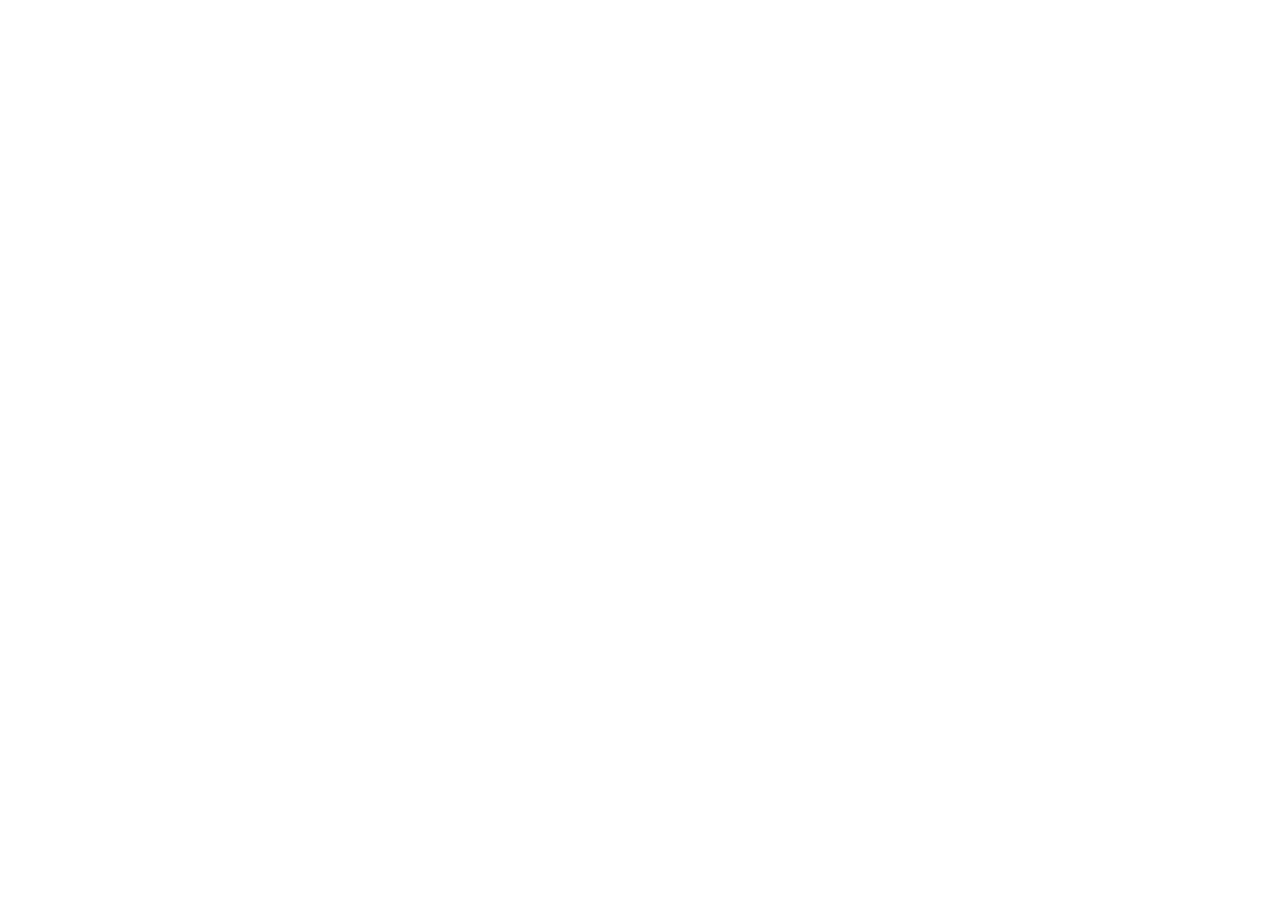
==== index.html @ 30cf770e "chore: setup of html structure and global styles" ====
<!DOCTYPE html>
<html lang="es">
<head>
    <meta charset="UTF-8">
    <meta name="viewport" content="width=device-width, initial-scale=1.0">
    <!-- SEO & Meta Tags -->
    <title>CeTe by Nexxus | Gestión Logística Inteligente para MYPES</title>
    <meta name="description" content="CeTe, de Nexxus, centraliza inventario, facturación y ventas para PYMES y MYPES. Simplifica tu cadena de suministro con una plataforma B2B SaaS inteligente.">
    <meta name="keywords" content="gestión de inventario, facturación electrónica MYPES, ERP para restaurantes, software logística Perú, CeTe, Nexxus">
    <meta name="author" content="Nexxus (Salazar Marquina, Kevin et al.)">

    <!-- Fuentes Tipográficas Formales -->
    <link rel="preconnect" href="https://fonts.googleapis.com">
    <link rel="preconnect" href="https://fonts.gstatic.com" crossorigin>
    <link href="https://fonts.googleapis.com/css2?family=Roboto:wght@300;400;500;700&family=Montserrat:wght@600;700&display=swap" rel="stylesheet">

    <style>
        /* CSS Variables: Tono B2B Corporativo */
        :root {
            --primary-blue: #0A2540;
            --accent-orange: #FF6A00;
            --secondary-blue: #204066;
            --light-bg: #F6F9FC;
            --text-dark: #32325D;
            --text-muted: #6B7C93;
            --white: #FFFFFF;
        }

        /* Reseteo y Estilos Base */
        * {
            margin: 0;
            padding: 0;
            box-sizing: border-box;
        }

        body {
            font-family: 'Roboto', sans-serif;
            color: var(--text-dark);
            background-color: var(--white);
            line-height: 1.6;
        }

        h1, h2, h3 {
            font-family: 'Montserrat', sans-serif;
            color: var(--primary-blue);
        }

        a {
            text-decoration: none;
            color: inherit;
        }

        .container {
            width: 100%;
            max-width: 1200px;
            margin: 0 auto;
            padding: 0 20px;
        }

        /* Botones Globales */
        .btn {
            display: inline-block;
            padding: 12px 24px;
            border-radius: 6px;
            font-weight: 500;
            transition: all 0.3s ease;
            cursor: pointer;
            border: none;
            text-align: center;
        }

        .btn-primary {
            background-color: var(--accent-orange);
            color: var(--white);
            box-shadow: 0 4px 6px rgba(255, 106, 0, 0.2);
        }

        .btn-primary:hover {
            background-color: #e65c00;
            transform: translateY(-2px);
        }

        .btn-outline {
            border: 2px solid var(--primary-blue);
            color: var(--primary-blue);
            background: transparent;
        }

        .btn-outline:hover {
            background-color: var(--primary-blue);
            color: var(--white);
        }
    </style>
</head>
<body>
<!-- El contenido visual se agregará en los siguientes commits -->
</body>
</html>
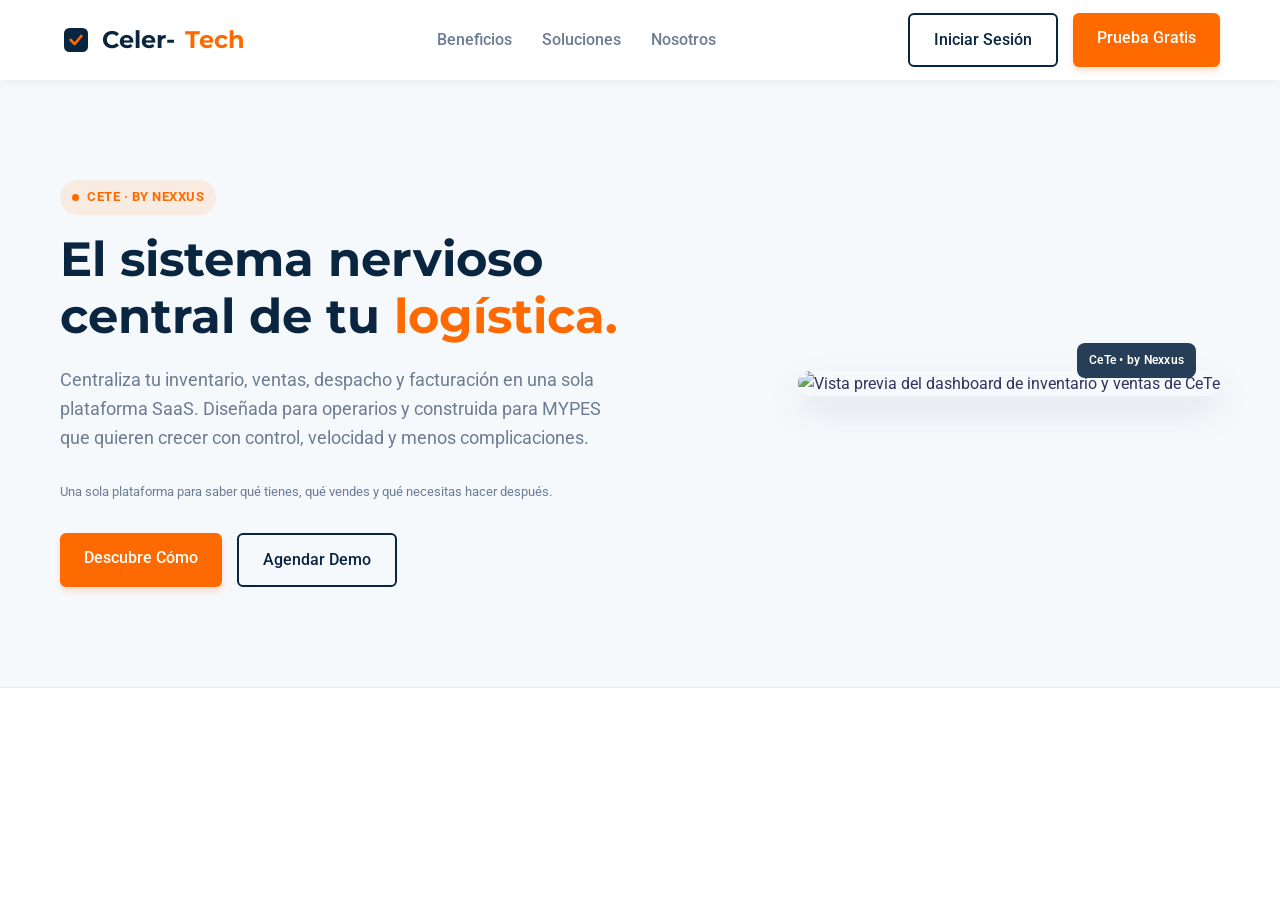
==== commit 69a5775a: "feat: implement navbar and main hero section" ====
--- a/index.html
+++ b/index.html
@@ -90,9 +90,217 @@
             background-color: var(--primary-blue);
             color: var(--white);
         }
+
+        /* Navbar */
+        header {
+            background-color: var(--white);
+            box-shadow: 0 2px 10px rgba(0,0,0,0.05);
+            position: sticky;
+            top: 0;
+            z-index: 1000;
+        }
+
+        nav {
+            display: flex;
+            justify-content: space-between;
+            align-items: center;
+            height: 80px;
+        }
+
+        .logo {
+            font-family: 'Montserrat', sans-serif;
+            font-size: 24px;
+            font-weight: 700;
+            color: var(--primary-blue);
+            display: flex;
+            align-items: center;
+            gap: 10px;
+        }
+
+        .logo span {
+            color: var(--accent-orange);
+        }
+
+        .nav-links {
+            display: flex;
+            gap: 30px;
+            list-style: none;
+        }
+
+        .nav-links a {
+            font-weight: 500;
+            color: var(--text-muted);
+            transition: color 0.3s ease;
+        }
+
+        .nav-links a:hover {
+            color: var(--accent-orange);
+        }
+
+        .nav-actions {
+            display: flex;
+            gap: 15px;
+        }
+
+        /* Hamburguesa para Móvil (Oculto en desktop) */
+        .mobile-menu-btn {
+            display: none;
+            background: none;
+            border: none;
+            font-size: 24px;
+            color: var(--primary-blue);
+            cursor: pointer;
+        }
+
+        /* Hero Section */
+        .hero {
+            background-color: var(--light-bg);
+            padding: 100px 0;
+            border-bottom: 1px solid #e6ebf1;
+        }
+
+        .hero .container {
+            display: flex;
+            align-items: center;
+            justify-content: space-between;
+            gap: 40px;
+        }
+
+        .hero-text {
+            flex: 1;
+        }
+
+        .hero h1 {
+            font-size: 48px;
+            line-height: 1.2;
+            margin-bottom: 20px;
+        }
+
+        .hero h1 span {
+            color: var(--accent-orange);
+        }
+
+        .hero p {
+            font-size: 18px;
+            color: var(--text-muted);
+            margin-bottom: 30px;
+        }
+
+        .hero-img {
+            flex: 1;
+            text-align: right;
+            position: relative;
+        }
+
+        .hero-img img {
+            max-width: 100%;
+            height: auto;
+            border-radius: 12px;
+            box-shadow: 0 15px 35px rgba(10, 37, 64, 0.1);
+        }
+
+        .eyebrow {
+            display: inline-flex;
+            align-items: center;
+            gap: 8px;
+            margin-bottom: 16px;
+            padding: 7px 12px;
+            border-radius: 999px;
+            background: rgba(255, 106, 0, 0.1);
+            color: var(--accent-orange);
+            font-size: 13px;
+            font-weight: 700;
+            letter-spacing: 0.04em;
+            text-transform: uppercase;
+        }
+
+        .eyebrow::before {
+            content: "";
+            width: 7px;
+            height: 7px;
+            border-radius: 50%;
+            background: currentColor;
+        }
+
+        .hero-actions {
+            display: flex;
+            flex-wrap: wrap;
+            gap: 15px;
+        }
+
+        .hero-note {
+            margin-top: 18px;
+            font-size: 13px !important;
+            color: var(--text-muted);
+        }
+
+        .hero-img::after {
+            content: "CeTe • by Nexxus";
+            position: absolute;
+            right: 24px;
+            bottom: 18px;
+            padding: 8px 12px;
+            border-radius: 8px;
+            background: rgba(10, 37, 64, 0.88);
+            color: var(--white);
+            font-size: 12px;
+            font-weight: 600;
+            letter-spacing: 0.02em;
+        }
     </style>
 </head>
 <body>
-<!-- El contenido visual se agregará en los siguientes commits -->
+<!-- Header / Navbar -->
+<header>
+    <div class="container">
+        <nav aria-label="Navegación principal">
+            <a href="#" class="logo" aria-label="Volver al inicio de CeTe">
+                <!-- Marca visual de CeTe -->
+                <svg width="32" height="32" viewBox="0 0 24 24" fill="none" xmlns="http://www.w3.org/2000/svg">
+                    <rect x="3" y="3" width="18" height="18" rx="4" fill="#0A2540"/>
+                    <path d="M8 12L11 15L16 9" stroke="#FF6A00" stroke-width="2" stroke-linecap="round" stroke-linejoin="round"/>
+                </svg>
+                Celer-<span>Tech</span>
+            </a>
+
+            <ul class="nav-links" role="menubar">
+                <li role="none"><a href="#beneficios" role="menuitem">Beneficios</a></li>
+                <li role="none"><a href="#soluciones" role="menuitem">Soluciones</a></li>
+                <li role="none"><a href="#nosotros" role="menuitem">Nosotros</a></li>
+            </ul>
+
+            <div class="nav-actions">
+                <a href="#" class="btn btn-outline" aria-label="Iniciar sesión en CeTe">Iniciar Sesión</a>
+                <a href="#" class="btn btn-primary" aria-label="Crear una cuenta gratis">Prueba Gratis</a>
+            </div>
+
+            <button class="mobile-menu-btn" aria-label="Abrir menú móvil" aria-expanded="false" onclick="toggleMenu()">
+                ☰
+            </button>
+        </nav>
+    </div>
+</header>
+
+<!-- Hero Section -->
+<main>
+    <section class="hero">
+        <div class="container">
+            <div class="hero-text">
+                <div class="eyebrow">CeTe · by Nexxus</div>
+                <h1>El sistema nervioso central de tu <span>logística.</span></h1>
+                <p>Centraliza tu inventario, ventas, despacho y facturación en una sola plataforma SaaS. Diseñada para operarios y construida para MYPES que quieren crecer con control, velocidad y menos complicaciones.</p>
+                <p class="hero-note">Una sola plataforma para saber qué tienes, qué vendes y qué necesitas hacer después.</p>
+                <div class="hero-actions">
+                    <a href="#soluciones" class="btn btn-primary" aria-label="Ver cómo funciona CeTe">Descubre Cómo</a>
+                    <a href="#" class="btn btn-outline" aria-label="Agendar una demo">Agendar Demo</a>
+                </div>
+            </div>
+            <div class="hero-img">
+                <!-- Vista previa del Dashboard -->
+                <img src="https://placehold.co/600x400/0A2540/FFFFFF?text=Dashboard+CeTe+Preview" alt="Vista previa del dashboard de inventario y ventas de CeTe" loading="lazy">
+            </div>
+        </div>
+    </section>
+</main>
 </body>
 </html>
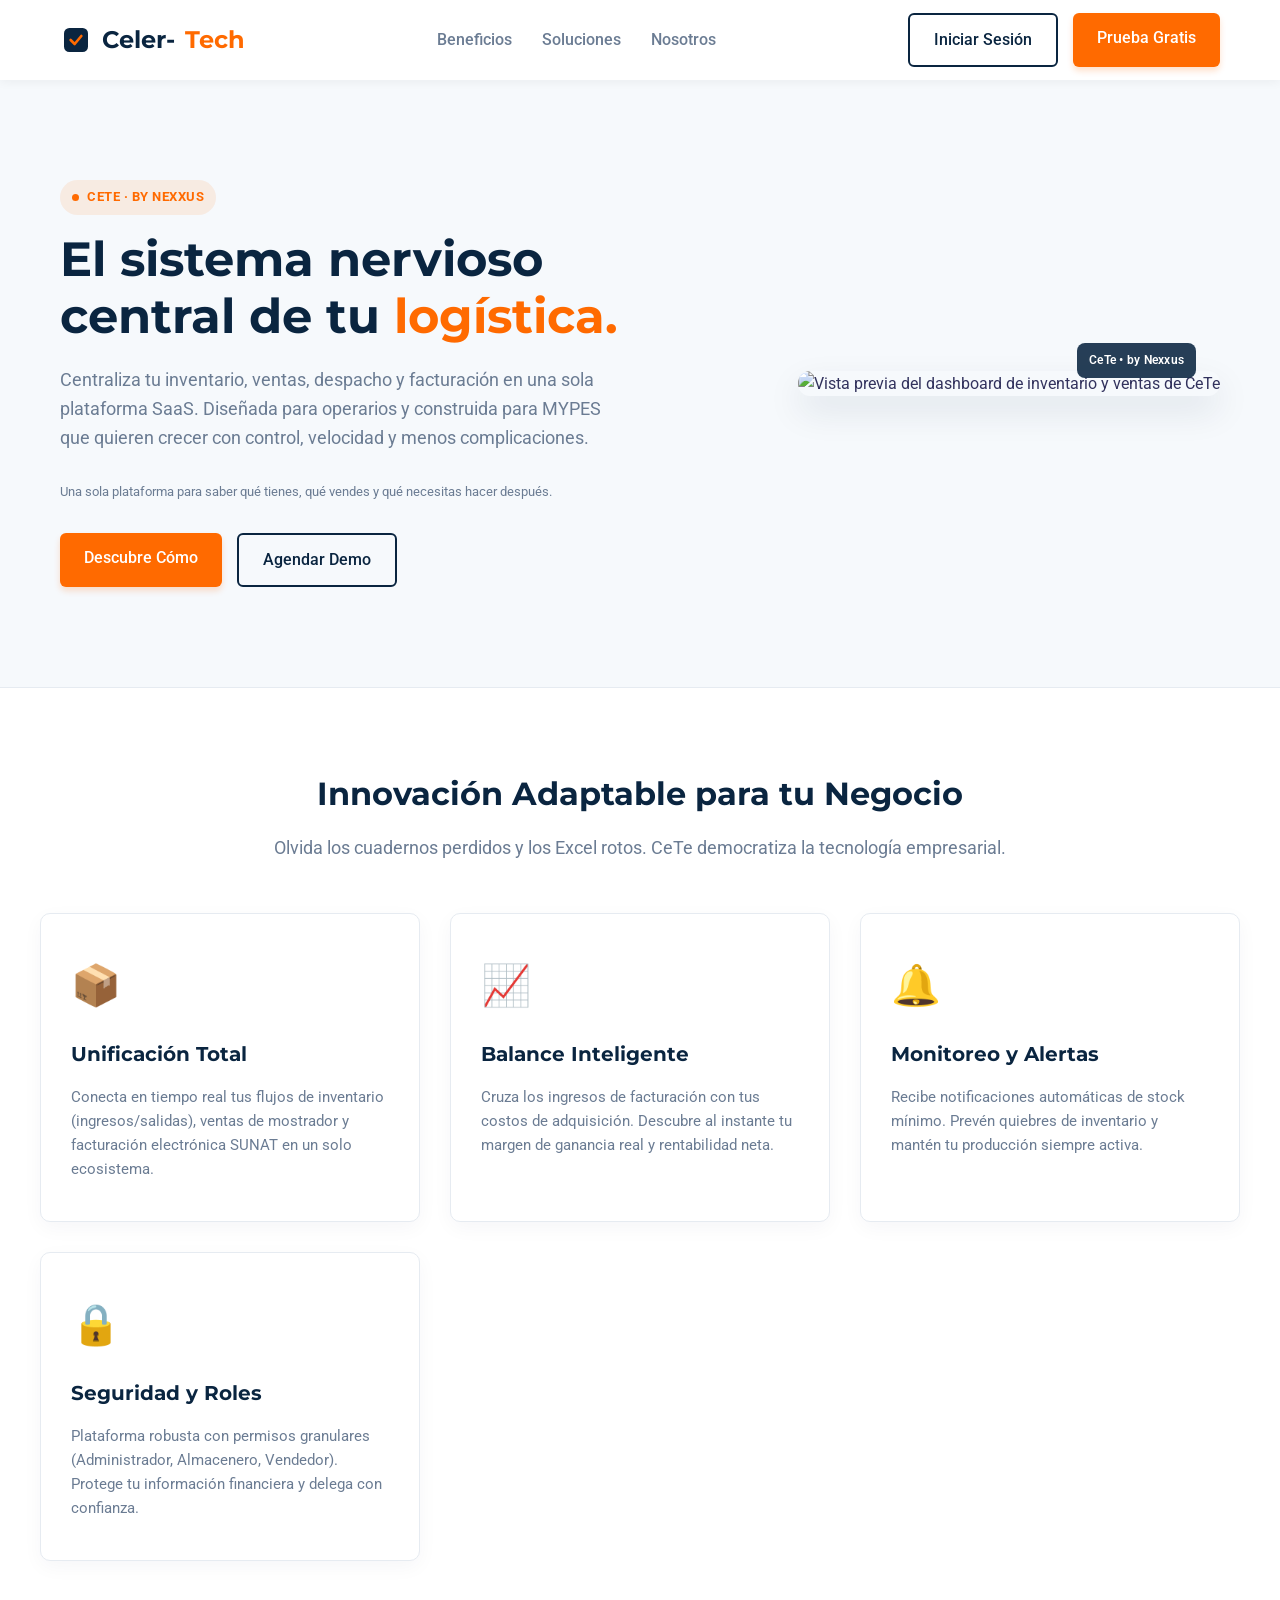
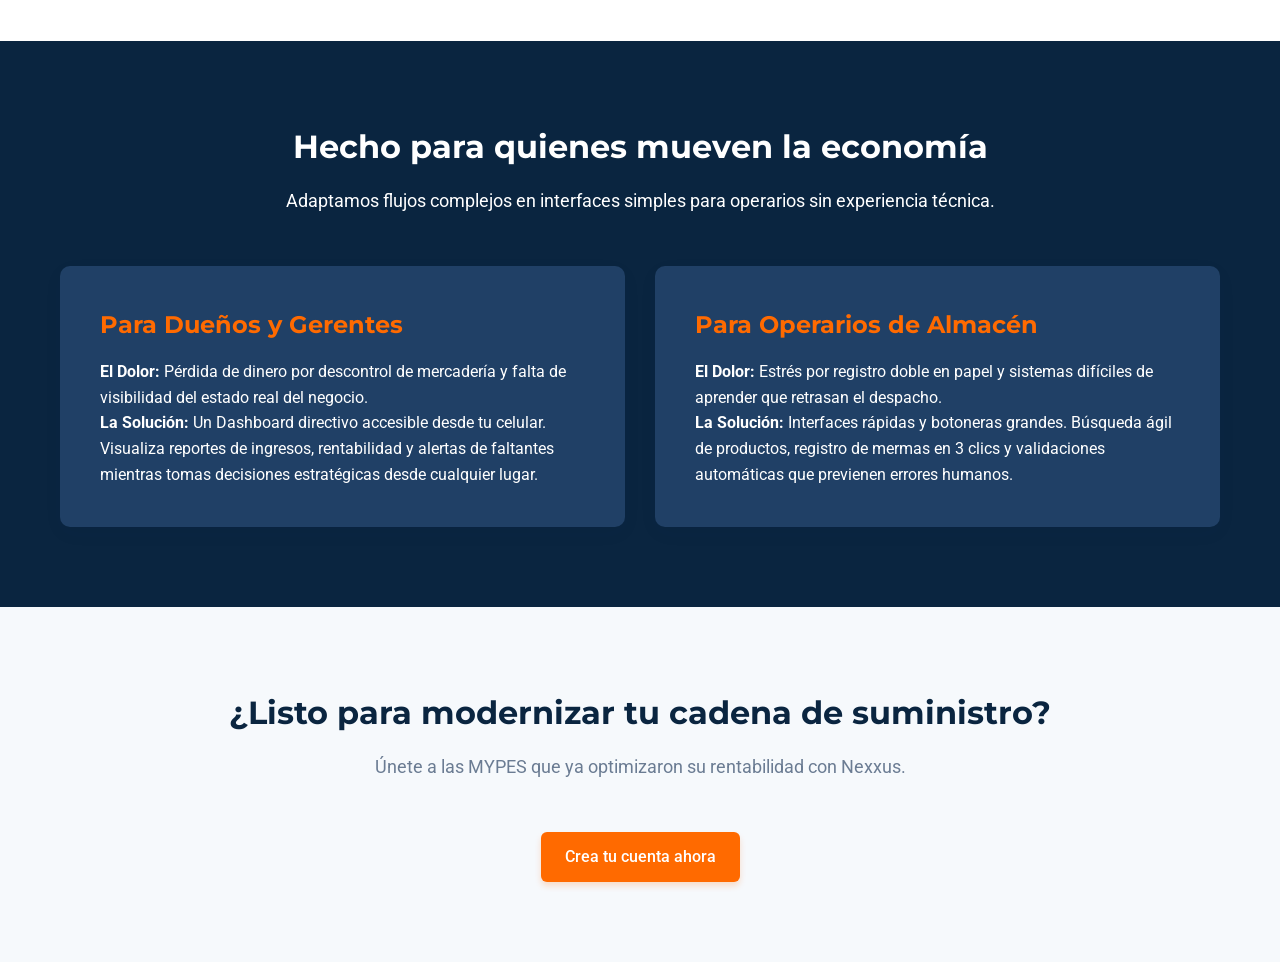
==== commit 7385c80b: "feat: add benefits, solutions and cta sections" ====
--- a/index.html
+++ b/index.html
@@ -246,6 +246,100 @@
             font-size: 12px;
             font-weight: 600;
             letter-spacing: 0.02em;
+        }
+
+        /* Features Section */
+        .features {
+            padding: 80px 0;
+            text-align: center;
+        }
+
+        .section-title {
+            font-size: 32px;
+            margin-bottom: 15px;
+        }
+
+        .section-subtitle {
+            color: var(--text-muted);
+            margin-bottom: 50px;
+            font-size: 18px;
+        }
+
+        .features-grid {
+            display: grid;
+            grid-template-columns: repeat(auto-fit, minmax(300px, 1fr));
+            gap: 30px;
+        }
+
+        .feature-card {
+            background: var(--white);
+            padding: 40px 30px;
+            border-radius: 10px;
+            border: 1px solid #e6ebf1;
+            transition: transform 0.3s ease, box-shadow 0.3s ease;
+            text-align: left;
+            box-shadow: 0 6px 20px rgba(10, 37, 64, 0.04);
+        }
+
+        .feature-card:hover {
+            transform: translateY(-5px);
+            box-shadow: 0 10px 20px rgba(0,0,0,0.05);
+        }
+
+        .feature-icon {
+            font-size: 40px;
+            color: var(--accent-orange);
+            margin-bottom: 20px;
+            display: block;
+        }
+
+        .feature-card h3 {
+            font-size: 20px;
+            margin-bottom: 15px;
+        }
+
+        .feature-card p {
+            color: var(--text-muted);
+            font-size: 15px;
+        }
+
+        /* Segments Section */
+        .segments {
+            background-color: var(--primary-blue);
+            color: var(--white);
+            padding: 80px 0;
+        }
+
+        .segments .section-title, .segments .section-subtitle {
+            color: var(--white);
+            text-align: center;
+        }
+
+        .segments-grid {
+            display: grid;
+            grid-template-columns: 1fr 1fr;
+            gap: 30px;
+            margin-top: 50px;
+        }
+
+        .segment-card {
+            background-color: var(--secondary-blue);
+            padding: 40px;
+            border-radius: 10px;
+            box-shadow: 0 6px 20px rgba(10, 37, 64, 0.04);
+        }
+
+        .segment-card h3 {
+            color: var(--accent-orange);
+            margin-bottom: 15px;
+            font-size: 24px;
+        }
+
+        /* CTA Section */
+        .cta-section {
+            padding: 80px 0;
+            text-align: center;
+            background-color: var(--light-bg);
         }
     </style>
 </head>
@@ -301,6 +395,65 @@
             </div>
         </div>
     </section>
+
+    <!-- Features / Value Proposition -->
+    <section id="beneficios" class="features container">
+        <h2 class="section-title">Innovación Adaptable para tu Negocio</h2>
+        <p class="section-subtitle">Olvida los cuadernos perdidos y los Excel rotos. CeTe democratiza la tecnología empresarial.</p>
+
+        <div class="features-grid">
+            <div class="feature-card">
+                <span class="feature-icon" aria-hidden="true">📦</span>
+                <h3>Unificación Total</h3>
+                <p>Conecta en tiempo real tus flujos de inventario (ingresos/salidas), ventas de mostrador y facturación electrónica SUNAT en un solo ecosistema.</p>
+            </div>
+            <div class="feature-card">
+                <span class="feature-icon" aria-hidden="true">📈</span>
+                <h3>Balance Inteligente</h3>
+                <p>Cruza los ingresos de facturación con tus costos de adquisición. Descubre al instante tu margen de ganancia real y rentabilidad neta.</p>
+            </div>
+            <div class="feature-card">
+                <span class="feature-icon" aria-hidden="true">🔔</span>
+                <h3>Monitoreo y Alertas</h3>
+                <p>Recibe notificaciones automáticas de stock mínimo. Prevén quiebres de inventario y mantén tu producción siempre activa.</p>
+            </div>
+            <div class="feature-card">
+                <span class="feature-icon" aria-hidden="true">🔒</span>
+                <h3>Seguridad y Roles</h3>
+                <p>Plataforma robusta con permisos granulares (Administrador, Almacenero, Vendedor). Protege tu información financiera y delega con confianza.</p>
+            </div>
+        </div>
+    </section>
+
+    <!-- Segments Section -->
+    <section id="soluciones" class="segments">
+        <div class="container">
+            <h2 class="section-title">Hecho para quienes mueven la economía</h2>
+            <p class="section-subtitle">Adaptamos flujos complejos en interfaces simples para operarios sin experiencia técnica.</p>
+
+            <div class="segments-grid">
+                <div class="segment-card">
+                    <h3>Para Dueños y Gerentes</h3>
+                    <p><strong>El Dolor:</strong> Pérdida de dinero por descontrol de mercadería y falta de visibilidad del estado real del negocio.</p>
+                    <p><strong>La Solución:</strong> Un Dashboard directivo accesible desde tu celular. Visualiza reportes de ingresos, rentabilidad y alertas de faltantes mientras tomas decisiones estratégicas desde cualquier lugar.</p>
+                </div>
+                <div class="segment-card">
+                    <h3>Para Operarios de Almacén</h3>
+                    <p><strong>El Dolor:</strong> Estrés por registro doble en papel y sistemas difíciles de aprender que retrasan el despacho.</p>
+                    <p><strong>La Solución:</strong> Interfaces rápidas y botoneras grandes. Búsqueda ágil de productos, registro de mermas en 3 clics y validaciones automáticas que previenen errores humanos.</p>
+                </div>
+            </div>
+        </div>
+    </section>
+
+    <!-- Call to Action -->
+    <section class="cta-section">
+        <div class="container">
+            <h2 class="section-title">¿Listo para modernizar tu cadena de suministro?</h2>
+            <p class="section-subtitle">Únete a las MYPES que ya optimizaron su rentabilidad con Nexxus.</p>
+            <a href="#" class="btn btn-primary" aria-label="Iniciar registro en la plataforma">Crea tu cuenta ahora</a>
+        </div>
+    </section>
 </main>
 </body>
 </html>
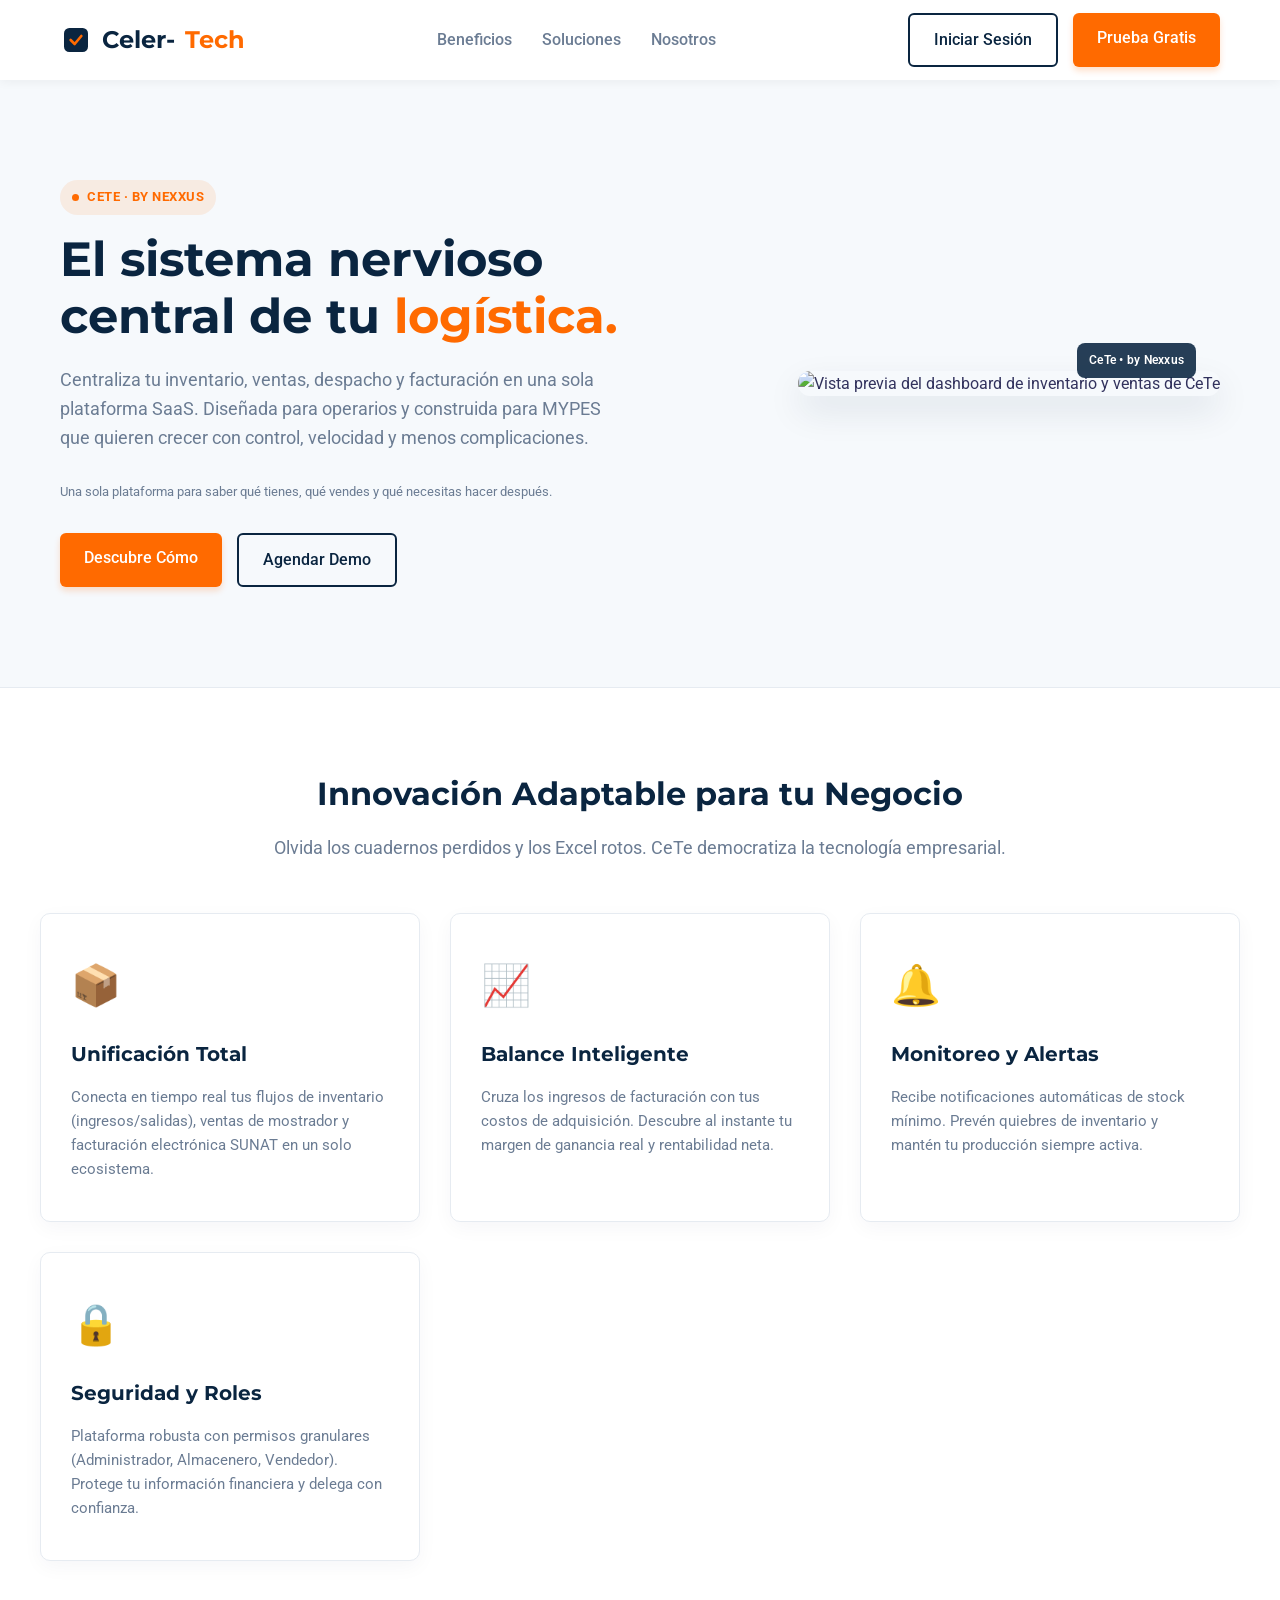
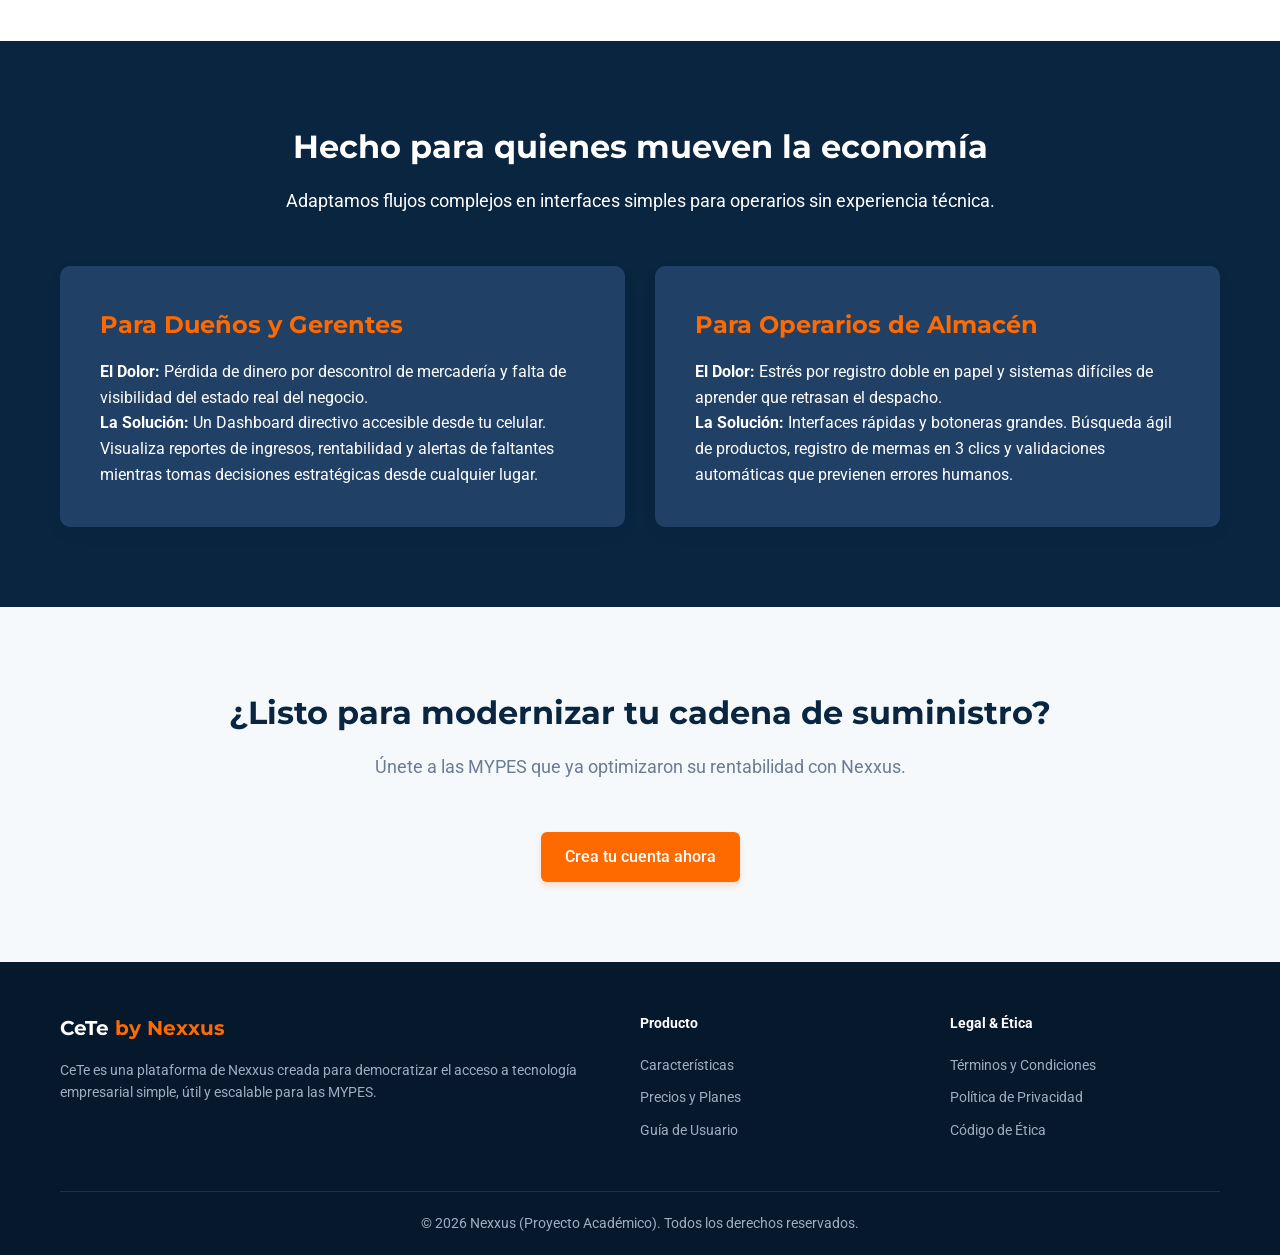
==== commit 47cef62f: "feat: add footer, responsive design and mobile menu logic" ====
--- a/index.html
+++ b/index.html
@@ -340,6 +340,218 @@
             padding: 80px 0;
             text-align: center;
             background-color: var(--light-bg);
+        }
+
+        /* Footer */
+        footer {
+            background-color: #06182c;
+            color: #a0aec0;
+            padding: 50px 0 20px;
+            font-size: 14px;
+        }
+
+        .footer-grid {
+            display: grid;
+            grid-template-columns: 2fr 1fr 1fr;
+            gap: 40px;
+            margin-bottom: 40px;
+        }
+
+        .footer-logo {
+            color: var(--white);
+            font-family: 'Montserrat', sans-serif;
+            font-size: 20px;
+            font-weight: 700;
+            margin-bottom: 15px;
+        }
+
+        .footer-links h4 {
+            color: var(--white);
+            margin-bottom: 20px;
+        }
+
+        .footer-links ul {
+            list-style: none;
+        }
+
+        .footer-links li {
+            margin-bottom: 10px;
+        }
+
+        .footer-links a:hover {
+            color: var(--accent-orange);
+        }
+
+        .footer-bottom {
+            text-align: center;
+            padding-top: 20px;
+            border-top: 1px solid rgba(255,255,255,0.1);
+        }
+
+        /* Responsive Design */
+        @media (max-width: 768px) {
+            .nav-links, .nav-actions {
+                display: none;
+            }
+
+            header.menu-open .nav-links,
+            header.menu-open .nav-actions {
+                display: flex;
+            }
+
+            header.menu-open nav {
+                flex-wrap: wrap;
+            }
+
+            header.menu-open .nav-links {
+                width: 100%;
+                order: 3;
+                flex-direction: column;
+                gap: 0;
+                padding: 10px 0 5px;
+                border-top: 1px solid #e6ebf1;
+            }
+
+            header.menu-open .nav-links a {
+                display: block;
+                padding: 12px 0;
+            }
+
+            header.menu-open .nav-actions {
+                width: 100%;
+                order: 4;
+                padding: 0 0 16px;
+                flex-direction: column;
+            }
+
+            .mobile-menu-btn {
+                display: block;
+            }
+
+            .hero .container {
+                flex-direction: column;
+                text-align: center;
+            }
+
+            .hero-img {
+                text-align: center;
+            }
+
+            .hero h1 {
+                font-size: 36px;
+            }
+
+            .segments-grid {
+                grid-template-columns: 1fr;
+            }
+
+            .footer-grid {
+                grid-template-columns: 1fr;
+                text-align: center;
+            }
+        }
+
+        html {
+            scroll-behavior: smooth;
+        }
+
+        :focus-visible {
+            outline: 3px solid rgba(255, 106, 0, 0.55);
+            outline-offset: 3px;
+        }
+
+        .eyebrow {
+            display: inline-flex;
+            align-items: center;
+            gap: 8px;
+            margin-bottom: 16px;
+            padding: 7px 12px;
+            border-radius: 999px;
+            background: rgba(255, 106, 0, 0.1);
+            color: var(--accent-orange);
+            font-size: 13px;
+            font-weight: 700;
+            letter-spacing: 0.04em;
+            text-transform: uppercase;
+        }
+
+        .eyebrow::before {
+            content: "";
+            width: 7px;
+            height: 7px;
+            border-radius: 50%;
+            background: currentColor;
+        }
+
+        .hero h1 span {
+            color: var(--accent-orange);
+        }
+
+        .hero-actions {
+            display: flex;
+            flex-wrap: wrap;
+            gap: 15px;
+        }
+
+        .hero-note {
+            margin-top: 18px;
+            font-size: 13px !important;
+            color: var(--text-muted);
+        }
+
+        .hero-img {
+            position: relative;
+        }
+
+        .hero-img::after {
+            content: "CeTe • by Nexxus";
+            position: absolute;
+            right: 24px;
+            bottom: 18px;
+            padding: 8px 12px;
+            border-radius: 8px;
+            background: rgba(10, 37, 64, 0.88);
+            color: var(--white);
+            font-size: 12px;
+            font-weight: 600;
+            letter-spacing: 0.02em;
+        }
+
+        .feature-card,
+        .segment-card {
+            box-shadow: 0 6px 20px rgba(10, 37, 64, 0.04);
+        }
+
+        .btn:focus-visible {
+            box-shadow: 0 0 0 4px rgba(255, 106, 0, 0.18);
+        }
+
+        @media (max-width: 768px) {
+            .hero {
+                padding: 72px 0;
+            }
+
+            .hero-actions {
+                justify-content: center;
+            }
+
+            .hero-img::after {
+                right: 12px;
+                bottom: 12px;
+            }
+        }
+
+        @media (prefers-reduced-motion: reduce) {
+            html {
+                scroll-behavior: auto;
+            }
+
+            *,
+            *::before,
+            *::after {
+                transition: none !important;
+                animation: none !important;
+            }
         }
     </style>
 </head>
@@ -455,5 +667,59 @@
         </div>
     </section>
 </main>
+
+<!-- Footer -->
+<footer>
+    <div class="container">
+        <div class="footer-grid">
+            <div>
+                <div class="footer-logo">CeTe <span style="color: var(--accent-orange);">by Nexxus</span></div>
+                <p>CeTe es una plataforma de Nexxus creada para democratizar el acceso a tecnología empresarial simple, útil y escalable para las MYPES.</p>
+            </div>
+            <div class="footer-links">
+                <h4>Producto</h4>
+                <ul>
+                    <li><a href="#">Características</a></li>
+                    <li><a href="#">Precios y Planes</a></li>
+                    <li><a href="#">Guía de Usuario</a></li>
+                </ul>
+            </div>
+            <div class="footer-links">
+                <h4>Legal & Ética</h4>
+                <ul>
+                    <!-- Link Obligatorio de Términos y Condiciones (Pág. 30 de la Rúbrica) -->
+                    <li><a href="/terminos-condiciones" aria-label="Leer nuestros Términos y Condiciones">Términos y Condiciones</a></li>
+                    <li><a href="/privacidad" aria-label="Leer Política de Privacidad">Política de Privacidad</a></li>
+                    <li><a href="/etica" aria-label="Código de Ética Profesional">Código de Ética</a></li>
+                </ul>
+            </div>
+        </div>
+        <div class="footer-bottom">
+            <p>&copy; 2026 Nexxus (Proyecto Académico). Todos los derechos reservados.</p>
+        </div>
+    </div>
+</footer>
+
+<!-- Interacciones UI -->
+<script>
+    function toggleMenu() {
+        const btn = document.querySelector('.mobile-menu-btn');
+        const header = document.querySelector('header');
+        const expanded = btn.getAttribute('aria-expanded') === 'true';
+        btn.setAttribute('aria-expanded', String(!expanded));
+        btn.setAttribute('aria-label', expanded ? 'Abrir menú móvil' : 'Cerrar menú móvil');
+        header.classList.toggle('menu-open', !expanded);
+    }
+
+    document.querySelectorAll('.nav-links a').forEach(link => {
+        link.addEventListener('click', () => {
+            const btn = document.querySelector('.mobile-menu-btn');
+            const header = document.querySelector('header');
+            btn.setAttribute('aria-expanded', 'false');
+            btn.setAttribute('aria-label', 'Abrir menú móvil');
+            header.classList.remove('menu-open');
+        });
+    });
+</script>
 </body>
 </html>
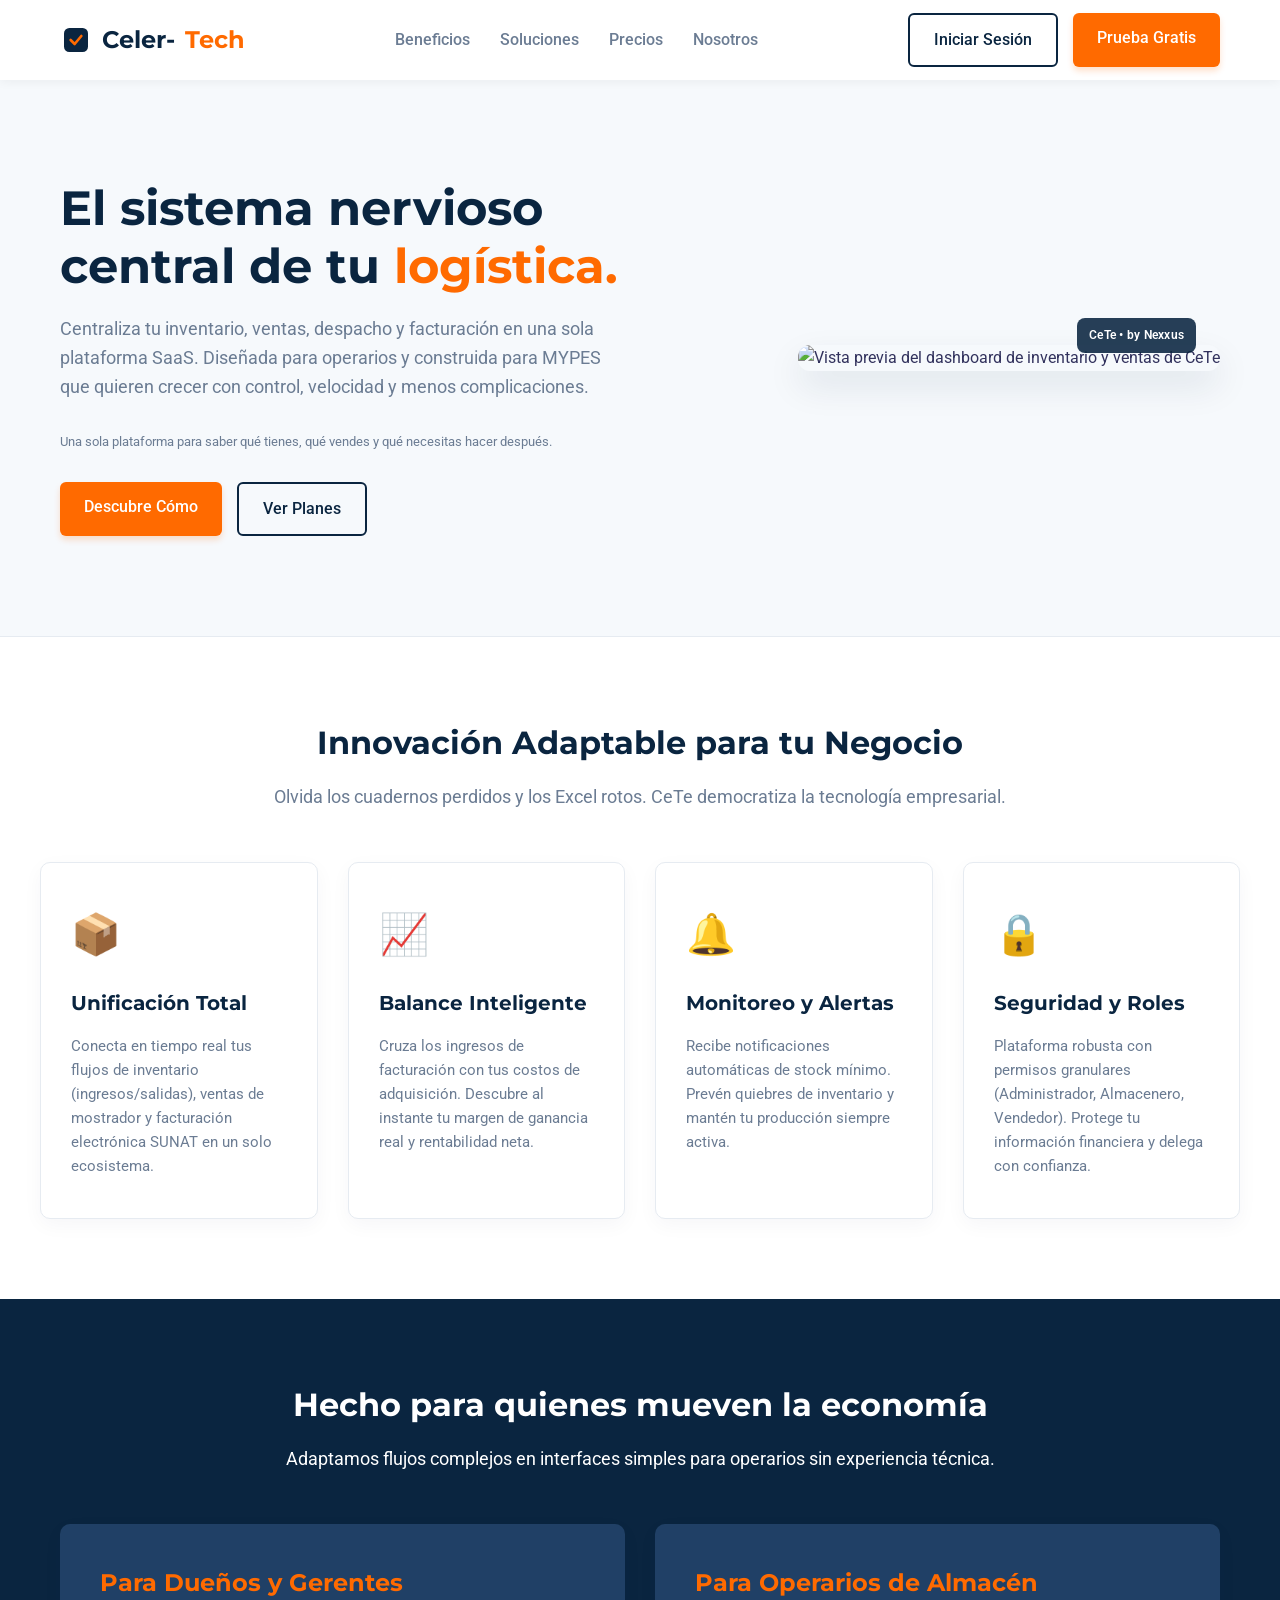
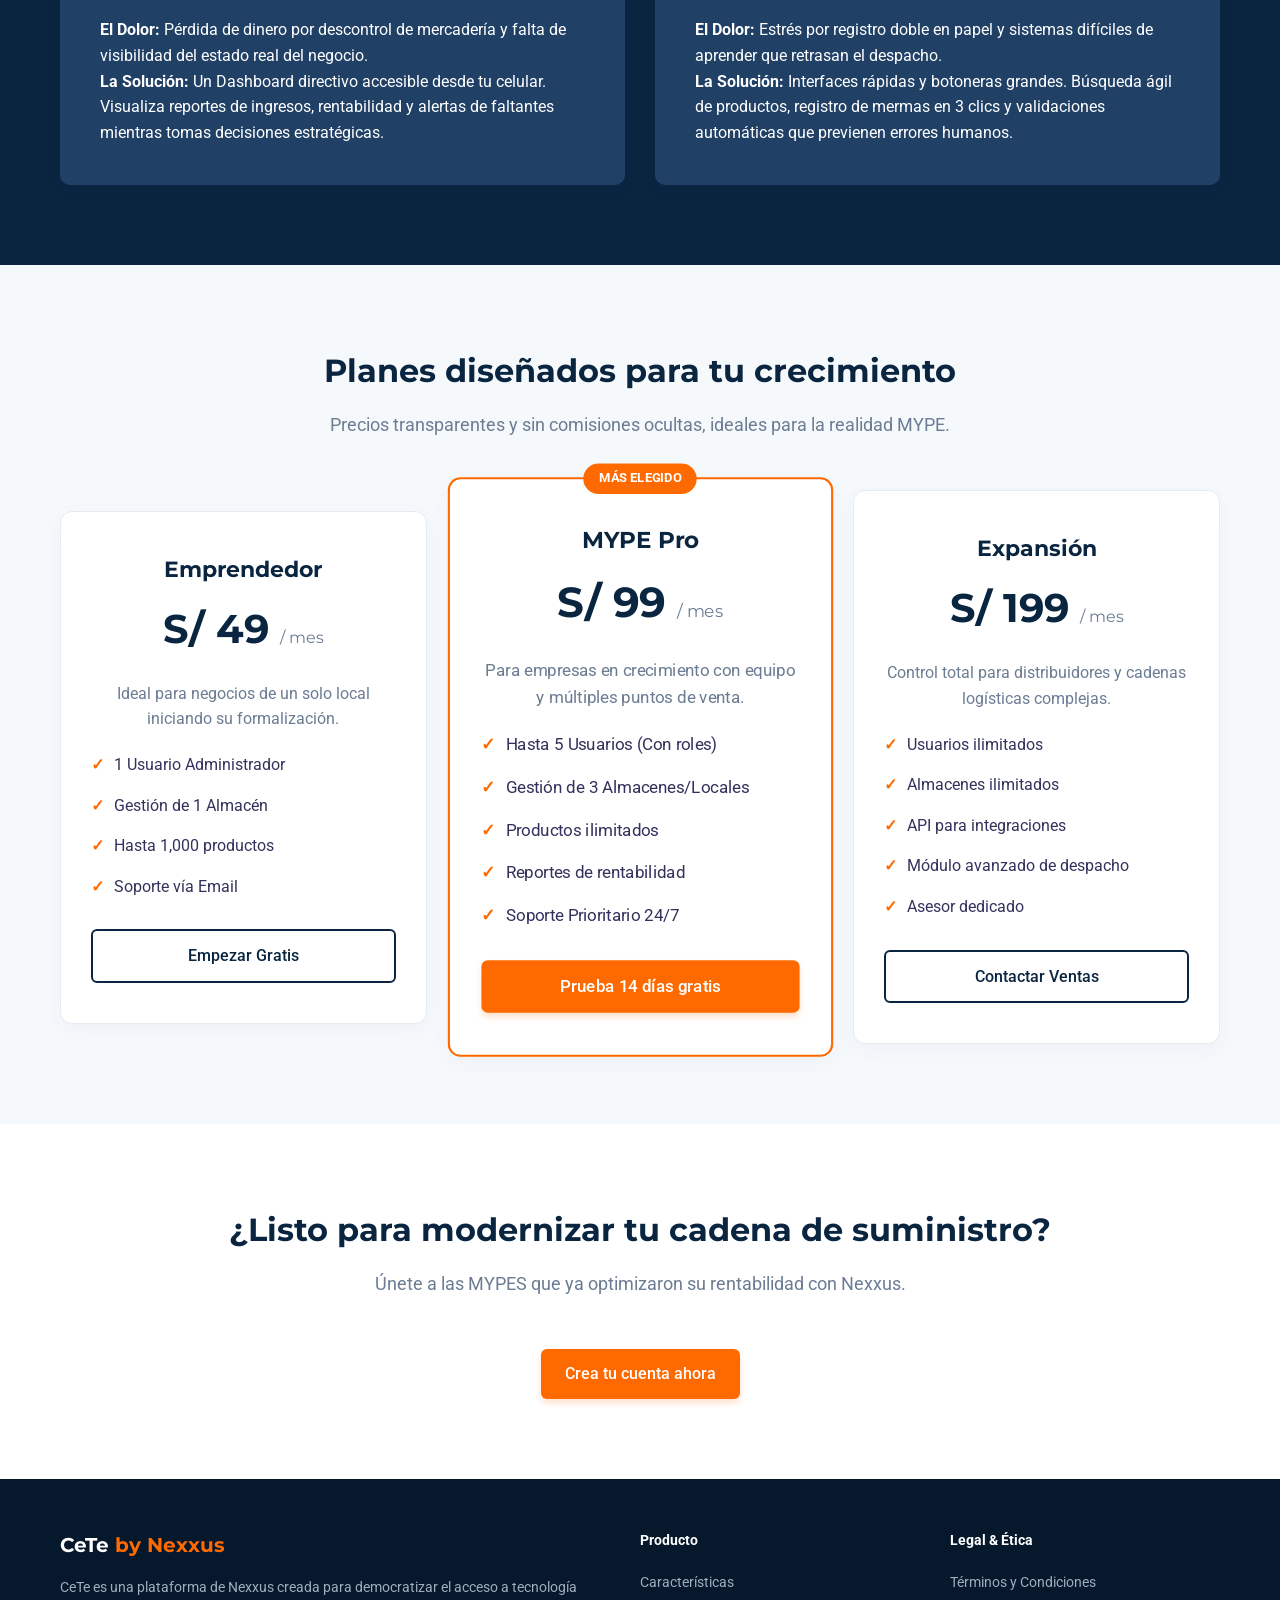
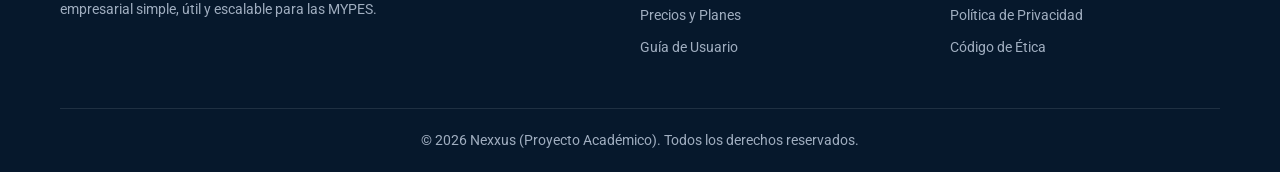
==== commit 660f459a: "Refactor pricing section and update button links Removed eyebrow section and adjusted styles for pri" ====
--- a/index.html
+++ b/index.html
@@ -78,6 +78,7 @@
         .btn-primary:hover {
             background-color: #e65c00;
             transform: translateY(-2px);
+            color: var(--white);
         }
 
         .btn-outline {
@@ -199,29 +200,6 @@
             box-shadow: 0 15px 35px rgba(10, 37, 64, 0.1);
         }
 
-        .eyebrow {
-            display: inline-flex;
-            align-items: center;
-            gap: 8px;
-            margin-bottom: 16px;
-            padding: 7px 12px;
-            border-radius: 999px;
-            background: rgba(255, 106, 0, 0.1);
-            color: var(--accent-orange);
-            font-size: 13px;
-            font-weight: 700;
-            letter-spacing: 0.04em;
-            text-transform: uppercase;
-        }
-
-        .eyebrow::before {
-            content: "";
-            width: 7px;
-            height: 7px;
-            border-radius: 50%;
-            background: currentColor;
-        }
-
         .hero-actions {
             display: flex;
             flex-wrap: wrap;
@@ -267,7 +245,7 @@
 
         .features-grid {
             display: grid;
-            grid-template-columns: repeat(auto-fit, minmax(300px, 1fr));
+            grid-template-columns: repeat(auto-fit, minmax(250px, 1fr));
             gap: 30px;
         }
 
@@ -335,11 +313,102 @@
             font-size: 24px;
         }
 
+        /* Pricing Section */
+        .pricing {
+            padding: 80px 0;
+            background-color: var(--light-bg);
+            text-align: center;
+        }
+
+        .pricing-grid {
+            display: grid;
+            grid-template-columns: repeat(auto-fit, minmax(300px, 1fr));
+            gap: 30px;
+            margin-top: 50px;
+            align-items: center;
+        }
+
+        .pricing-card {
+            background: var(--white);
+            padding: 40px 30px;
+            border-radius: 12px;
+            border: 1px solid #e6ebf1;
+            box-shadow: 0 6px 20px rgba(10, 37, 64, 0.04);
+            transition: transform 0.3s ease;
+        }
+
+        .pricing-card:hover {
+            transform: translateY(-5px);
+        }
+
+        .pricing-card.popular {
+            border: 2px solid var(--accent-orange);
+            transform: scale(1.05);
+            position: relative;
+        }
+
+        .pricing-card.popular:hover {
+            transform: scale(1.05) translateY(-5px);
+        }
+
+        .popular-badge {
+            position: absolute;
+            top: -15px;
+            left: 50%;
+            transform: translateX(-50%);
+            background-color: var(--accent-orange);
+            color: var(--white);
+            padding: 5px 15px;
+            border-radius: 20px;
+            font-size: 12px;
+            font-weight: 700;
+            text-transform: uppercase;
+        }
+
+        .pricing-card h3 {
+            font-size: 22px;
+            margin-bottom: 10px;
+        }
+
+        .price {
+            font-size: 40px;
+            font-weight: 700;
+            color: var(--primary-blue);
+            font-family: 'Montserrat', sans-serif;
+            margin-bottom: 20px;
+        }
+
+        .price span {
+            font-size: 16px;
+            color: var(--text-muted);
+            font-weight: 400;
+        }
+
+        .pricing-features {
+            list-style: none;
+            margin-bottom: 30px;
+            text-align: left;
+        }
+
+        .pricing-features li {
+            margin-bottom: 15px;
+            color: var(--text-dark);
+            display: flex;
+            align-items: center;
+            gap: 10px;
+        }
+
+        .pricing-features li::before {
+            content: "✓";
+            color: var(--accent-orange);
+            font-weight: bold;
+        }
+
         /* CTA Section */
         .cta-section {
             padding: 80px 0;
             text-align: center;
-            background-color: var(--light-bg);
+            background-color: var(--white);
         }
 
         /* Footer */
@@ -445,6 +514,14 @@
                 grid-template-columns: 1fr;
             }
 
+            .pricing-card.popular {
+                transform: scale(1);
+            }
+
+            .pricing-card.popular:hover {
+                transform: translateY(-5px);
+            }
+
             .footer-grid {
                 grid-template-columns: 1fr;
                 text-align: center;
@@ -458,100 +535,6 @@
         :focus-visible {
             outline: 3px solid rgba(255, 106, 0, 0.55);
             outline-offset: 3px;
-        }
-
-        .eyebrow {
-            display: inline-flex;
-            align-items: center;
-            gap: 8px;
-            margin-bottom: 16px;
-            padding: 7px 12px;
-            border-radius: 999px;
-            background: rgba(255, 106, 0, 0.1);
-            color: var(--accent-orange);
-            font-size: 13px;
-            font-weight: 700;
-            letter-spacing: 0.04em;
-            text-transform: uppercase;
-        }
-
-        .eyebrow::before {
-            content: "";
-            width: 7px;
-            height: 7px;
-            border-radius: 50%;
-            background: currentColor;
-        }
-
-        .hero h1 span {
-            color: var(--accent-orange);
-        }
-
-        .hero-actions {
-            display: flex;
-            flex-wrap: wrap;
-            gap: 15px;
-        }
-
-        .hero-note {
-            margin-top: 18px;
-            font-size: 13px !important;
-            color: var(--text-muted);
-        }
-
-        .hero-img {
-            position: relative;
-        }
-
-        .hero-img::after {
-            content: "CeTe • by Nexxus";
-            position: absolute;
-            right: 24px;
-            bottom: 18px;
-            padding: 8px 12px;
-            border-radius: 8px;
-            background: rgba(10, 37, 64, 0.88);
-            color: var(--white);
-            font-size: 12px;
-            font-weight: 600;
-            letter-spacing: 0.02em;
-        }
-
-        .feature-card,
-        .segment-card {
-            box-shadow: 0 6px 20px rgba(10, 37, 64, 0.04);
-        }
-
-        .btn:focus-visible {
-            box-shadow: 0 0 0 4px rgba(255, 106, 0, 0.18);
-        }
-
-        @media (max-width: 768px) {
-            .hero {
-                padding: 72px 0;
-            }
-
-            .hero-actions {
-                justify-content: center;
-            }
-
-            .hero-img::after {
-                right: 12px;
-                bottom: 12px;
-            }
-        }
-
-        @media (prefers-reduced-motion: reduce) {
-            html {
-                scroll-behavior: auto;
-            }
-
-            *,
-            *::before,
-            *::after {
-                transition: none !important;
-                animation: none !important;
-            }
         }
     </style>
 </head>
@@ -561,7 +544,6 @@
     <div class="container">
         <nav aria-label="Navegación principal">
             <a href="#" class="logo" aria-label="Volver al inicio de CeTe">
-                <!-- Marca visual de CeTe -->
                 <svg width="32" height="32" viewBox="0 0 24 24" fill="none" xmlns="http://www.w3.org/2000/svg">
                     <rect x="3" y="3" width="18" height="18" rx="4" fill="#0A2540"/>
                     <path d="M8 12L11 15L16 9" stroke="#FF6A00" stroke-width="2" stroke-linecap="round" stroke-linejoin="round"/>
@@ -572,12 +554,13 @@
             <ul class="nav-links" role="menubar">
                 <li role="none"><a href="#beneficios" role="menuitem">Beneficios</a></li>
                 <li role="none"><a href="#soluciones" role="menuitem">Soluciones</a></li>
+                <li role="none"><a href="#precios" role="menuitem">Precios</a></li>
                 <li role="none"><a href="#nosotros" role="menuitem">Nosotros</a></li>
             </ul>
 
             <div class="nav-actions">
-                <a href="#" class="btn btn-outline" aria-label="Iniciar sesión en CeTe">Iniciar Sesión</a>
-                <a href="#" class="btn btn-primary" aria-label="Crear una cuenta gratis">Prueba Gratis</a>
+                <a href="https://nexxus-ops.github.io/FrontEnd-CeTe/login" target="_blank" class="btn btn-outline" aria-label="Iniciar sesión en CeTe">Iniciar Sesión</a>
+                <a href="https://nexxus-ops.github.io/FrontEnd-CeTe/register" target="_blank" class="btn btn-primary" aria-label="Crear una cuenta gratis">Prueba Gratis</a>
             </div>
 
             <button class="mobile-menu-btn" aria-label="Abrir menú móvil" aria-expanded="false" onclick="toggleMenu()">
@@ -592,17 +575,15 @@
     <section class="hero">
         <div class="container">
             <div class="hero-text">
-                <div class="eyebrow">CeTe · by Nexxus</div>
                 <h1>El sistema nervioso central de tu <span>logística.</span></h1>
                 <p>Centraliza tu inventario, ventas, despacho y facturación en una sola plataforma SaaS. Diseñada para operarios y construida para MYPES que quieren crecer con control, velocidad y menos complicaciones.</p>
                 <p class="hero-note">Una sola plataforma para saber qué tienes, qué vendes y qué necesitas hacer después.</p>
                 <div class="hero-actions">
                     <a href="#soluciones" class="btn btn-primary" aria-label="Ver cómo funciona CeTe">Descubre Cómo</a>
-                    <a href="#" class="btn btn-outline" aria-label="Agendar una demo">Agendar Demo</a>
+                    <a href="#precios" class="btn btn-outline" aria-label="Ver planes">Ver Planes</a>
                 </div>
             </div>
             <div class="hero-img">
-                <!-- Vista previa del Dashboard -->
                 <img src="https://placehold.co/600x400/0A2540/FFFFFF?text=Dashboard+CeTe+Preview" alt="Vista previa del dashboard de inventario y ventas de CeTe" loading="lazy">
             </div>
         </div>
@@ -647,7 +628,7 @@
                 <div class="segment-card">
                     <h3>Para Dueños y Gerentes</h3>
                     <p><strong>El Dolor:</strong> Pérdida de dinero por descontrol de mercadería y falta de visibilidad del estado real del negocio.</p>
-                    <p><strong>La Solución:</strong> Un Dashboard directivo accesible desde tu celular. Visualiza reportes de ingresos, rentabilidad y alertas de faltantes mientras tomas decisiones estratégicas desde cualquier lugar.</p>
+                    <p><strong>La Solución:</strong> Un Dashboard directivo accesible desde tu celular. Visualiza reportes de ingresos, rentabilidad y alertas de faltantes mientras tomas decisiones estratégicas.</p>
                 </div>
                 <div class="segment-card">
                     <h3>Para Operarios de Almacén</h3>
@@ -658,12 +639,67 @@
         </div>
     </section>
 
+    <!-- Pricing Section -->
+    <section id="precios" class="pricing">
+        <div class="container">
+            <h2 class="section-title">Planes diseñados para tu crecimiento</h2>
+            <p class="section-subtitle">Precios transparentes y sin comisiones ocultas, ideales para la realidad MYPE.</p>
+            
+            <div class="pricing-grid">
+                <!-- Plan Emprendedor -->
+                <div class="pricing-card">
+                    <h3>Emprendedor</h3>
+                    <div class="price">S/ 49 <span>/ mes</span></div>
+                    <p style="color: var(--text-muted); margin-bottom: 20px;">Ideal para negocios de un solo local iniciando su formalización.</p>
+                    <ul class="pricing-features">
+                        <li>1 Usuario Administrador</li>
+                        <li>Gestión de 1 Almacén</li>
+                        <li>Hasta 1,000 productos</li>
+                        <li>Soporte vía Email</li>
+                    </ul>
+                    <a href="https://nexxus-ops.github.io/FrontEnd-CeTe/register?plan=emprendedor" target="_blank" class="btn btn-outline" style="width: 100%;">Empezar Gratis</a>
+                </div>
+
+                <!-- Plan MYPE Pro (Destacado) -->
+                <div class="pricing-card popular">
+                    <div class="popular-badge">Más Elegido</div>
+                    <h3>MYPE Pro</h3>
+                    <div class="price">S/ 99 <span>/ mes</span></div>
+                    <p style="color: var(--text-muted); margin-bottom: 20px;">Para empresas en crecimiento con equipo y múltiples puntos de venta.</p>
+                    <ul class="pricing-features">
+                        <li>Hasta 5 Usuarios (Con roles)</li>
+                        <li>Gestión de 3 Almacenes/Locales</li>
+                        <li>Productos ilimitados</li>
+                        <li>Reportes de rentabilidad</li>
+                        <li>Soporte Prioritario 24/7</li>
+                    </ul>
+                    <a href="https://nexxus-ops.github.io/FrontEnd-CeTe/register?plan=pro" target="_blank" class="btn btn-primary" style="width: 100%;">Prueba 14 días gratis</a>
+                </div>
+
+                <!-- Plan Corporativo -->
+                <div class="pricing-card">
+                    <h3>Expansión</h3>
+                    <div class="price">S/ 199 <span>/ mes</span></div>
+                    <p style="color: var(--text-muted); margin-bottom: 20px;">Control total para distribuidores y cadenas logísticas complejas.</p>
+                    <ul class="pricing-features">
+                        <li>Usuarios ilimitados</li>
+                        <li>Almacenes ilimitados</li>
+                        <li>API para integraciones</li>
+                        <li>Módulo avanzado de despacho</li>
+                        <li>Asesor dedicado</li>
+                    </ul>
+                    <a href="https://nexxus-ops.github.io/FrontEnd-CeTe/register?plan=expansion" target="_blank" class="btn btn-outline" style="width: 100%;">Contactar Ventas</a>
+                </div>
+            </div>
+        </div>
+    </section>
+
     <!-- Call to Action -->
     <section class="cta-section">
         <div class="container">
             <h2 class="section-title">¿Listo para modernizar tu cadena de suministro?</h2>
             <p class="section-subtitle">Únete a las MYPES que ya optimizaron su rentabilidad con Nexxus.</p>
-            <a href="#" class="btn btn-primary" aria-label="Iniciar registro en la plataforma">Crea tu cuenta ahora</a>
+            <a href="https://nexxus-ops.github.io/FrontEnd-CeTe/register" target="_blank" class="btn btn-primary" aria-label="Iniciar registro en la plataforma">Crea tu cuenta ahora</a>
         </div>
     </section>
 </main>
@@ -679,15 +715,14 @@
             <div class="footer-links">
                 <h4>Producto</h4>
                 <ul>
-                    <li><a href="#">Características</a></li>
-                    <li><a href="#">Precios y Planes</a></li>
+                    <li><a href="#beneficios">Características</a></li>
+                    <li><a href="#precios">Precios y Planes</a></li>
                     <li><a href="#">Guía de Usuario</a></li>
                 </ul>
             </div>
             <div class="footer-links">
                 <h4>Legal & Ética</h4>
                 <ul>
-                    <!-- Link Obligatorio de Términos y Condiciones (Pág. 30 de la Rúbrica) -->
                     <li><a href="/terminos-condiciones" aria-label="Leer nuestros Términos y Condiciones">Términos y Condiciones</a></li>
                     <li><a href="/privacidad" aria-label="Leer Política de Privacidad">Política de Privacidad</a></li>
                     <li><a href="/etica" aria-label="Código de Ética Profesional">Código de Ética</a></li>
@@ -722,4 +757,4 @@
     });
 </script>
 </body>
-</html>+</html>
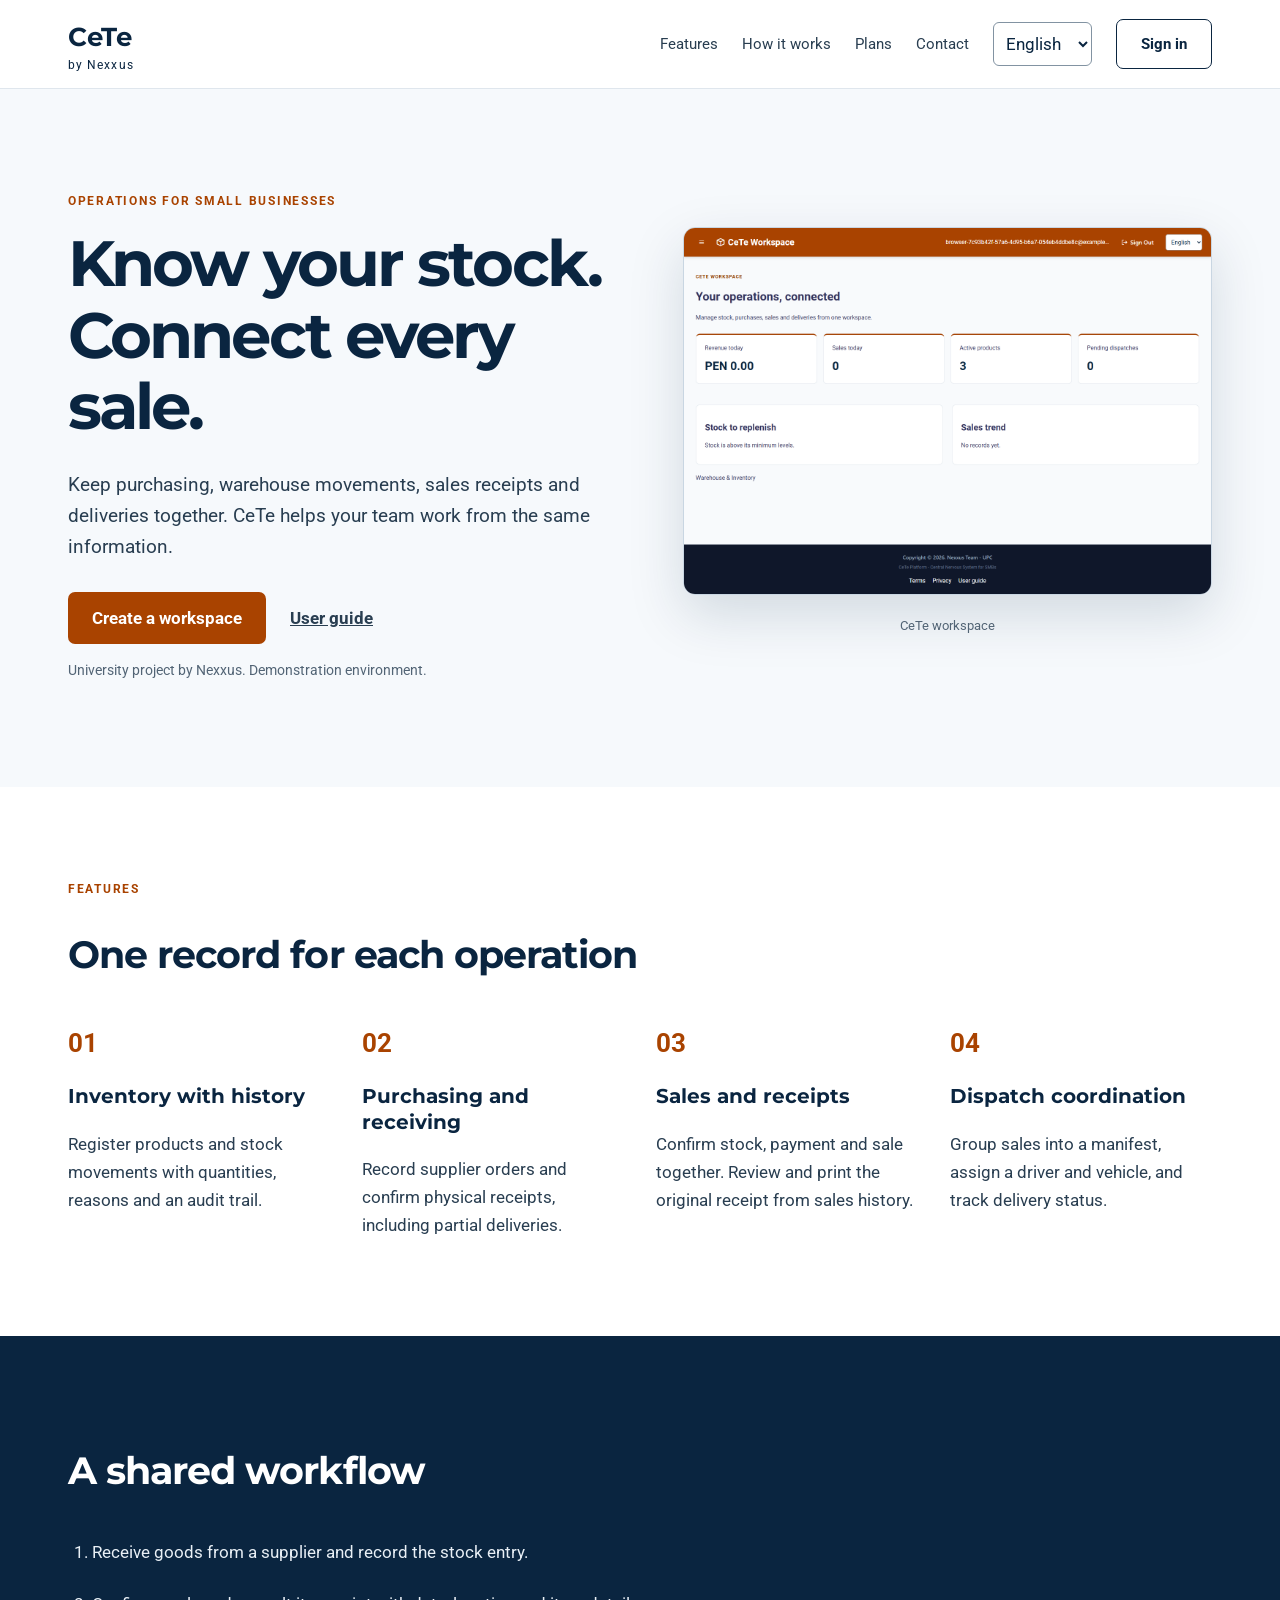
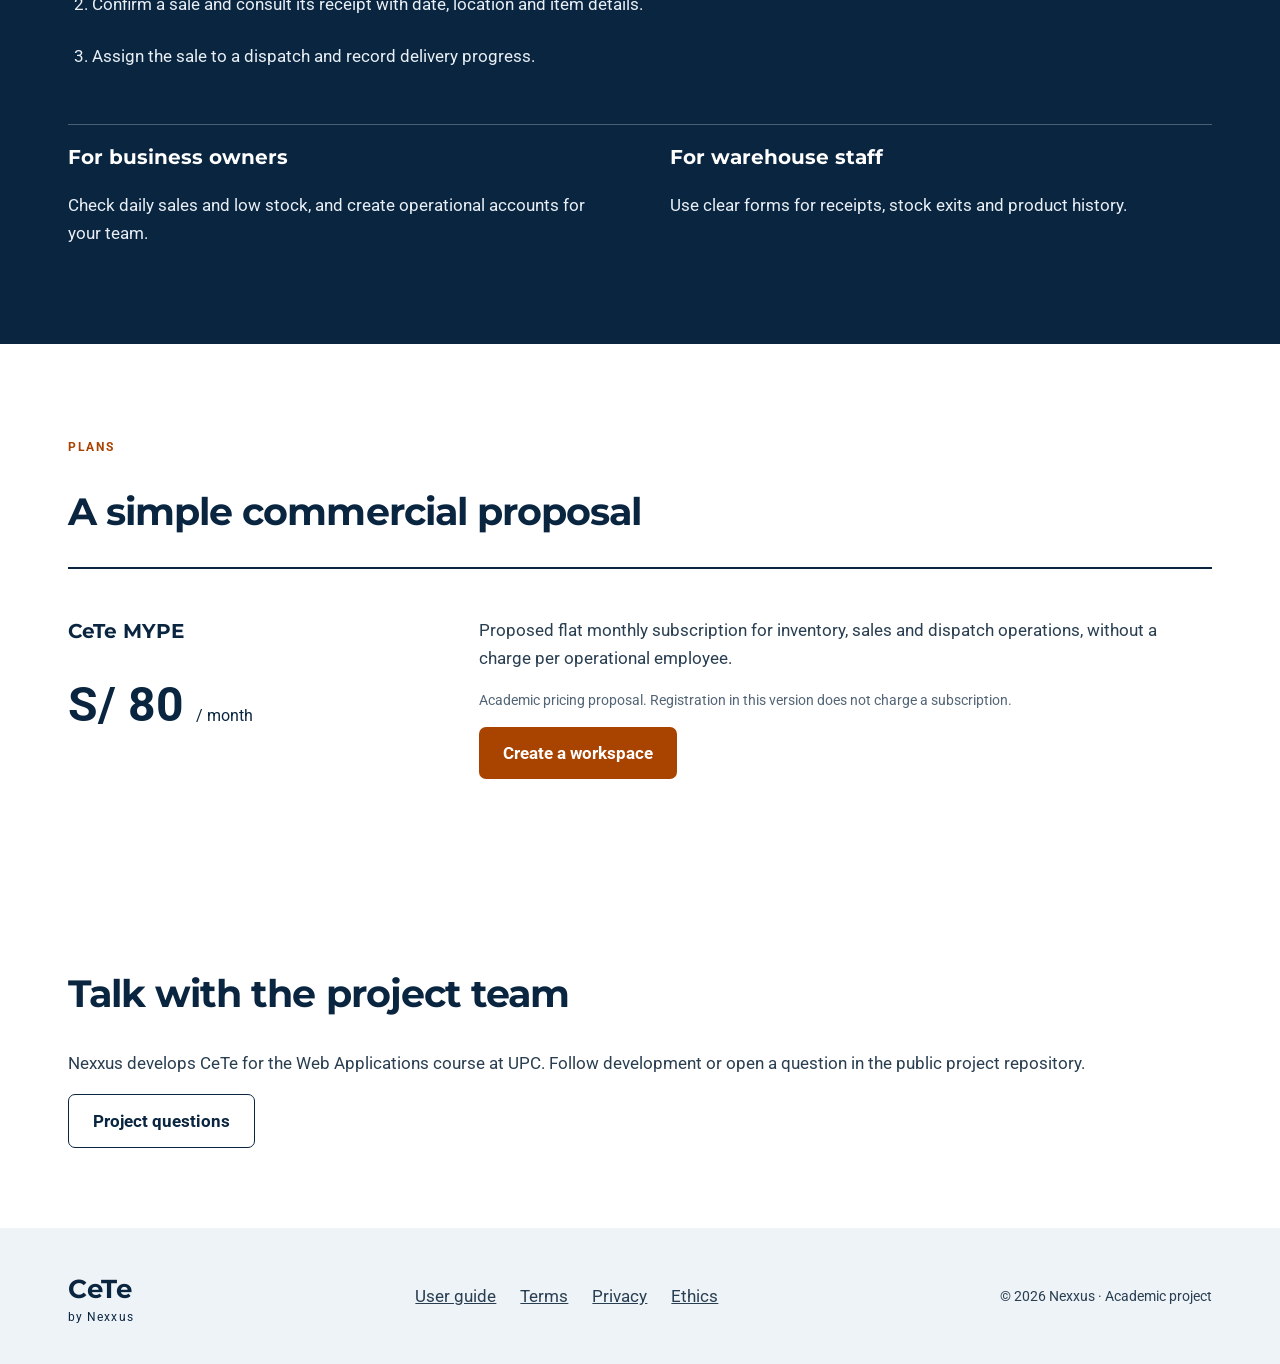
==== commit 13326ecb: "feat: improve CeTe landing internationalization and functional resources" ====
--- a/index.html
+++ b/index.html
@@ -1,760 +1,10 @@
-<!DOCTYPE html>
-<html lang="es">
-<head>
-    <meta charset="UTF-8">
-    <meta name="viewport" content="width=device-width, initial-scale=1.0">
-    <!-- SEO & Meta Tags -->
-    <title>CeTe by Nexxus | Gestión Logística Inteligente para MYPES</title>
-    <meta name="description" content="CeTe, de Nexxus, centraliza inventario, facturación y ventas para PYMES y MYPES. Simplifica tu cadena de suministro con una plataforma B2B SaaS inteligente.">
-    <meta name="keywords" content="gestión de inventario, facturación electrónica MYPES, ERP para restaurantes, software logística Perú, CeTe, Nexxus">
-    <meta name="author" content="Nexxus (Salazar Marquina, Kevin et al.)">
-
-    <!-- Fuentes Tipográficas Formales -->
-    <link rel="preconnect" href="https://fonts.googleapis.com">
-    <link rel="preconnect" href="https://fonts.gstatic.com" crossorigin>
-    <link href="https://fonts.googleapis.com/css2?family=Roboto:wght@300;400;500;700&family=Montserrat:wght@600;700&display=swap" rel="stylesheet">
-
-    <style>
-        /* CSS Variables: Tono B2B Corporativo */
-        :root {
-            --primary-blue: #0A2540;
-            --accent-orange: #FF6A00;
-            --secondary-blue: #204066;
-            --light-bg: #F6F9FC;
-            --text-dark: #32325D;
-            --text-muted: #6B7C93;
-            --white: #FFFFFF;
-        }
-
-        /* Reseteo y Estilos Base */
-        * {
-            margin: 0;
-            padding: 0;
-            box-sizing: border-box;
-        }
-
-        body {
-            font-family: 'Roboto', sans-serif;
-            color: var(--text-dark);
-            background-color: var(--white);
-            line-height: 1.6;
-        }
-
-        h1, h2, h3 {
-            font-family: 'Montserrat', sans-serif;
-            color: var(--primary-blue);
-        }
-
-        a {
-            text-decoration: none;
-            color: inherit;
-        }
-
-        .container {
-            width: 100%;
-            max-width: 1200px;
-            margin: 0 auto;
-            padding: 0 20px;
-        }
-
-        /* Botones Globales */
-        .btn {
-            display: inline-block;
-            padding: 12px 24px;
-            border-radius: 6px;
-            font-weight: 500;
-            transition: all 0.3s ease;
-            cursor: pointer;
-            border: none;
-            text-align: center;
-        }
-
-        .btn-primary {
-            background-color: var(--accent-orange);
-            color: var(--white);
-            box-shadow: 0 4px 6px rgba(255, 106, 0, 0.2);
-        }
-
-        .btn-primary:hover {
-            background-color: #e65c00;
-            transform: translateY(-2px);
-            color: var(--white);
-        }
-
-        .btn-outline {
-            border: 2px solid var(--primary-blue);
-            color: var(--primary-blue);
-            background: transparent;
-        }
-
-        .btn-outline:hover {
-            background-color: var(--primary-blue);
-            color: var(--white);
-        }
-
-        /* Navbar */
-        header {
-            background-color: var(--white);
-            box-shadow: 0 2px 10px rgba(0,0,0,0.05);
-            position: sticky;
-            top: 0;
-            z-index: 1000;
-        }
-
-        nav {
-            display: flex;
-            justify-content: space-between;
-            align-items: center;
-            height: 80px;
-        }
-
-        .logo {
-            font-family: 'Montserrat', sans-serif;
-            font-size: 24px;
-            font-weight: 700;
-            color: var(--primary-blue);
-            display: flex;
-            align-items: center;
-            gap: 10px;
-        }
-
-        .logo span {
-            color: var(--accent-orange);
-        }
-
-        .nav-links {
-            display: flex;
-            gap: 30px;
-            list-style: none;
-        }
-
-        .nav-links a {
-            font-weight: 500;
-            color: var(--text-muted);
-            transition: color 0.3s ease;
-        }
-
-        .nav-links a:hover {
-            color: var(--accent-orange);
-        }
-
-        .nav-actions {
-            display: flex;
-            gap: 15px;
-        }
-
-        /* Hamburguesa para Móvil (Oculto en desktop) */
-        .mobile-menu-btn {
-            display: none;
-            background: none;
-            border: none;
-            font-size: 24px;
-            color: var(--primary-blue);
-            cursor: pointer;
-        }
-
-        /* Hero Section */
-        .hero {
-            background-color: var(--light-bg);
-            padding: 100px 0;
-            border-bottom: 1px solid #e6ebf1;
-        }
-
-        .hero .container {
-            display: flex;
-            align-items: center;
-            justify-content: space-between;
-            gap: 40px;
-        }
-
-        .hero-text {
-            flex: 1;
-        }
-
-        .hero h1 {
-            font-size: 48px;
-            line-height: 1.2;
-            margin-bottom: 20px;
-        }
-
-        .hero h1 span {
-            color: var(--accent-orange);
-        }
-
-        .hero p {
-            font-size: 18px;
-            color: var(--text-muted);
-            margin-bottom: 30px;
-        }
-
-        .hero-img {
-            flex: 1;
-            text-align: right;
-            position: relative;
-        }
-
-        .hero-img img {
-            max-width: 100%;
-            height: auto;
-            border-radius: 12px;
-            box-shadow: 0 15px 35px rgba(10, 37, 64, 0.1);
-        }
-
-        .hero-actions {
-            display: flex;
-            flex-wrap: wrap;
-            gap: 15px;
-        }
-
-        .hero-note {
-            margin-top: 18px;
-            font-size: 13px !important;
-            color: var(--text-muted);
-        }
-
-        .hero-img::after {
-            content: "CeTe • by Nexxus";
-            position: absolute;
-            right: 24px;
-            bottom: 18px;
-            padding: 8px 12px;
-            border-radius: 8px;
-            background: rgba(10, 37, 64, 0.88);
-            color: var(--white);
-            font-size: 12px;
-            font-weight: 600;
-            letter-spacing: 0.02em;
-        }
-
-        /* Features Section */
-        .features {
-            padding: 80px 0;
-            text-align: center;
-        }
-
-        .section-title {
-            font-size: 32px;
-            margin-bottom: 15px;
-        }
-
-        .section-subtitle {
-            color: var(--text-muted);
-            margin-bottom: 50px;
-            font-size: 18px;
-        }
-
-        .features-grid {
-            display: grid;
-            grid-template-columns: repeat(auto-fit, minmax(250px, 1fr));
-            gap: 30px;
-        }
-
-        .feature-card {
-            background: var(--white);
-            padding: 40px 30px;
-            border-radius: 10px;
-            border: 1px solid #e6ebf1;
-            transition: transform 0.3s ease, box-shadow 0.3s ease;
-            text-align: left;
-            box-shadow: 0 6px 20px rgba(10, 37, 64, 0.04);
-        }
-
-        .feature-card:hover {
-            transform: translateY(-5px);
-            box-shadow: 0 10px 20px rgba(0,0,0,0.05);
-        }
-
-        .feature-icon {
-            font-size: 40px;
-            color: var(--accent-orange);
-            margin-bottom: 20px;
-            display: block;
-        }
-
-        .feature-card h3 {
-            font-size: 20px;
-            margin-bottom: 15px;
-        }
-
-        .feature-card p {
-            color: var(--text-muted);
-            font-size: 15px;
-        }
-
-        /* Segments Section */
-        .segments {
-            background-color: var(--primary-blue);
-            color: var(--white);
-            padding: 80px 0;
-        }
-
-        .segments .section-title, .segments .section-subtitle {
-            color: var(--white);
-            text-align: center;
-        }
-
-        .segments-grid {
-            display: grid;
-            grid-template-columns: 1fr 1fr;
-            gap: 30px;
-            margin-top: 50px;
-        }
-
-        .segment-card {
-            background-color: var(--secondary-blue);
-            padding: 40px;
-            border-radius: 10px;
-            box-shadow: 0 6px 20px rgba(10, 37, 64, 0.04);
-        }
-
-        .segment-card h3 {
-            color: var(--accent-orange);
-            margin-bottom: 15px;
-            font-size: 24px;
-        }
-
-        /* Pricing Section */
-        .pricing {
-            padding: 80px 0;
-            background-color: var(--light-bg);
-            text-align: center;
-        }
-
-        .pricing-grid {
-            display: grid;
-            grid-template-columns: repeat(auto-fit, minmax(300px, 1fr));
-            gap: 30px;
-            margin-top: 50px;
-            align-items: center;
-        }
-
-        .pricing-card {
-            background: var(--white);
-            padding: 40px 30px;
-            border-radius: 12px;
-            border: 1px solid #e6ebf1;
-            box-shadow: 0 6px 20px rgba(10, 37, 64, 0.04);
-            transition: transform 0.3s ease;
-        }
-
-        .pricing-card:hover {
-            transform: translateY(-5px);
-        }
-
-        .pricing-card.popular {
-            border: 2px solid var(--accent-orange);
-            transform: scale(1.05);
-            position: relative;
-        }
-
-        .pricing-card.popular:hover {
-            transform: scale(1.05) translateY(-5px);
-        }
-
-        .popular-badge {
-            position: absolute;
-            top: -15px;
-            left: 50%;
-            transform: translateX(-50%);
-            background-color: var(--accent-orange);
-            color: var(--white);
-            padding: 5px 15px;
-            border-radius: 20px;
-            font-size: 12px;
-            font-weight: 700;
-            text-transform: uppercase;
-        }
-
-        .pricing-card h3 {
-            font-size: 22px;
-            margin-bottom: 10px;
-        }
-
-        .price {
-            font-size: 40px;
-            font-weight: 700;
-            color: var(--primary-blue);
-            font-family: 'Montserrat', sans-serif;
-            margin-bottom: 20px;
-        }
-
-        .price span {
-            font-size: 16px;
-            color: var(--text-muted);
-            font-weight: 400;
-        }
-
-        .pricing-features {
-            list-style: none;
-            margin-bottom: 30px;
-            text-align: left;
-        }
-
-        .pricing-features li {
-            margin-bottom: 15px;
-            color: var(--text-dark);
-            display: flex;
-            align-items: center;
-            gap: 10px;
-        }
-
-        .pricing-features li::before {
-            content: "✓";
-            color: var(--accent-orange);
-            font-weight: bold;
-        }
-
-        /* CTA Section */
-        .cta-section {
-            padding: 80px 0;
-            text-align: center;
-            background-color: var(--white);
-        }
-
-        /* Footer */
-        footer {
-            background-color: #06182c;
-            color: #a0aec0;
-            padding: 50px 0 20px;
-            font-size: 14px;
-        }
-
-        .footer-grid {
-            display: grid;
-            grid-template-columns: 2fr 1fr 1fr;
-            gap: 40px;
-            margin-bottom: 40px;
-        }
-
-        .footer-logo {
-            color: var(--white);
-            font-family: 'Montserrat', sans-serif;
-            font-size: 20px;
-            font-weight: 700;
-            margin-bottom: 15px;
-        }
-
-        .footer-links h4 {
-            color: var(--white);
-            margin-bottom: 20px;
-        }
-
-        .footer-links ul {
-            list-style: none;
-        }
-
-        .footer-links li {
-            margin-bottom: 10px;
-        }
-
-        .footer-links a:hover {
-            color: var(--accent-orange);
-        }
-
-        .footer-bottom {
-            text-align: center;
-            padding-top: 20px;
-            border-top: 1px solid rgba(255,255,255,0.1);
-        }
-
-        /* Responsive Design */
-        @media (max-width: 768px) {
-            .nav-links, .nav-actions {
-                display: none;
-            }
-
-            header.menu-open .nav-links,
-            header.menu-open .nav-actions {
-                display: flex;
-            }
-
-            header.menu-open nav {
-                flex-wrap: wrap;
-            }
-
-            header.menu-open .nav-links {
-                width: 100%;
-                order: 3;
-                flex-direction: column;
-                gap: 0;
-                padding: 10px 0 5px;
-                border-top: 1px solid #e6ebf1;
-            }
-
-            header.menu-open .nav-links a {
-                display: block;
-                padding: 12px 0;
-            }
-
-            header.menu-open .nav-actions {
-                width: 100%;
-                order: 4;
-                padding: 0 0 16px;
-                flex-direction: column;
-            }
-
-            .mobile-menu-btn {
-                display: block;
-            }
-
-            .hero .container {
-                flex-direction: column;
-                text-align: center;
-            }
-
-            .hero-img {
-                text-align: center;
-            }
-
-            .hero h1 {
-                font-size: 36px;
-            }
-
-            .segments-grid {
-                grid-template-columns: 1fr;
-            }
-
-            .pricing-card.popular {
-                transform: scale(1);
-            }
-
-            .pricing-card.popular:hover {
-                transform: translateY(-5px);
-            }
-
-            .footer-grid {
-                grid-template-columns: 1fr;
-                text-align: center;
-            }
-        }
-
-        html {
-            scroll-behavior: smooth;
-        }
-
-        :focus-visible {
-            outline: 3px solid rgba(255, 106, 0, 0.55);
-            outline-offset: 3px;
-        }
-    </style>
-</head>
-<body>
-<!-- Header / Navbar -->
-<header>
-    <div class="container">
-        <nav aria-label="Navegación principal">
-            <a href="#" class="logo" aria-label="Volver al inicio de CeTe">
-                <svg width="32" height="32" viewBox="0 0 24 24" fill="none" xmlns="http://www.w3.org/2000/svg">
-                    <rect x="3" y="3" width="18" height="18" rx="4" fill="#0A2540"/>
-                    <path d="M8 12L11 15L16 9" stroke="#FF6A00" stroke-width="2" stroke-linecap="round" stroke-linejoin="round"/>
-                </svg>
-                Celer-<span>Tech</span>
-            </a>
-
-            <ul class="nav-links" role="menubar">
-                <li role="none"><a href="#beneficios" role="menuitem">Beneficios</a></li>
-                <li role="none"><a href="#soluciones" role="menuitem">Soluciones</a></li>
-                <li role="none"><a href="#precios" role="menuitem">Precios</a></li>
-                <li role="none"><a href="#nosotros" role="menuitem">Nosotros</a></li>
-            </ul>
-
-            <div class="nav-actions">
-                <a href="https://nexxus-ops.github.io/FrontEnd-CeTe/login" target="_blank" class="btn btn-outline" aria-label="Iniciar sesión en CeTe">Iniciar Sesión</a>
-                <a href="https://nexxus-ops.github.io/FrontEnd-CeTe/register" target="_blank" class="btn btn-primary" aria-label="Crear una cuenta gratis">Prueba Gratis</a>
-            </div>
-
-            <button class="mobile-menu-btn" aria-label="Abrir menú móvil" aria-expanded="false" onclick="toggleMenu()">
-                ☰
-            </button>
-        </nav>
-    </div>
-</header>
-
-<!-- Hero Section -->
-<main>
-    <section class="hero">
-        <div class="container">
-            <div class="hero-text">
-                <h1>El sistema nervioso central de tu <span>logística.</span></h1>
-                <p>Centraliza tu inventario, ventas, despacho y facturación en una sola plataforma SaaS. Diseñada para operarios y construida para MYPES que quieren crecer con control, velocidad y menos complicaciones.</p>
-                <p class="hero-note">Una sola plataforma para saber qué tienes, qué vendes y qué necesitas hacer después.</p>
-                <div class="hero-actions">
-                    <a href="#soluciones" class="btn btn-primary" aria-label="Ver cómo funciona CeTe">Descubre Cómo</a>
-                    <a href="#precios" class="btn btn-outline" aria-label="Ver planes">Ver Planes</a>
-                </div>
-            </div>
-            <div class="hero-img">
-                <img src="https://placehold.co/600x400/0A2540/FFFFFF?text=Dashboard+CeTe+Preview" alt="Vista previa del dashboard de inventario y ventas de CeTe" loading="lazy">
-            </div>
-        </div>
-    </section>
-
-    <!-- Features / Value Proposition -->
-    <section id="beneficios" class="features container">
-        <h2 class="section-title">Innovación Adaptable para tu Negocio</h2>
-        <p class="section-subtitle">Olvida los cuadernos perdidos y los Excel rotos. CeTe democratiza la tecnología empresarial.</p>
-
-        <div class="features-grid">
-            <div class="feature-card">
-                <span class="feature-icon" aria-hidden="true">📦</span>
-                <h3>Unificación Total</h3>
-                <p>Conecta en tiempo real tus flujos de inventario (ingresos/salidas), ventas de mostrador y facturación electrónica SUNAT en un solo ecosistema.</p>
-            </div>
-            <div class="feature-card">
-                <span class="feature-icon" aria-hidden="true">📈</span>
-                <h3>Balance Inteligente</h3>
-                <p>Cruza los ingresos de facturación con tus costos de adquisición. Descubre al instante tu margen de ganancia real y rentabilidad neta.</p>
-            </div>
-            <div class="feature-card">
-                <span class="feature-icon" aria-hidden="true">🔔</span>
-                <h3>Monitoreo y Alertas</h3>
-                <p>Recibe notificaciones automáticas de stock mínimo. Prevén quiebres de inventario y mantén tu producción siempre activa.</p>
-            </div>
-            <div class="feature-card">
-                <span class="feature-icon" aria-hidden="true">🔒</span>
-                <h3>Seguridad y Roles</h3>
-                <p>Plataforma robusta con permisos granulares (Administrador, Almacenero, Vendedor). Protege tu información financiera y delega con confianza.</p>
-            </div>
-        </div>
-    </section>
-
-    <!-- Segments Section -->
-    <section id="soluciones" class="segments">
-        <div class="container">
-            <h2 class="section-title">Hecho para quienes mueven la economía</h2>
-            <p class="section-subtitle">Adaptamos flujos complejos en interfaces simples para operarios sin experiencia técnica.</p>
-
-            <div class="segments-grid">
-                <div class="segment-card">
-                    <h3>Para Dueños y Gerentes</h3>
-                    <p><strong>El Dolor:</strong> Pérdida de dinero por descontrol de mercadería y falta de visibilidad del estado real del negocio.</p>
-                    <p><strong>La Solución:</strong> Un Dashboard directivo accesible desde tu celular. Visualiza reportes de ingresos, rentabilidad y alertas de faltantes mientras tomas decisiones estratégicas.</p>
-                </div>
-                <div class="segment-card">
-                    <h3>Para Operarios de Almacén</h3>
-                    <p><strong>El Dolor:</strong> Estrés por registro doble en papel y sistemas difíciles de aprender que retrasan el despacho.</p>
-                    <p><strong>La Solución:</strong> Interfaces rápidas y botoneras grandes. Búsqueda ágil de productos, registro de mermas en 3 clics y validaciones automáticas que previenen errores humanos.</p>
-                </div>
-            </div>
-        </div>
-    </section>
-
-    <!-- Pricing Section -->
-    <section id="precios" class="pricing">
-        <div class="container">
-            <h2 class="section-title">Planes diseñados para tu crecimiento</h2>
-            <p class="section-subtitle">Precios transparentes y sin comisiones ocultas, ideales para la realidad MYPE.</p>
-            
-            <div class="pricing-grid">
-                <!-- Plan Emprendedor -->
-                <div class="pricing-card">
-                    <h3>Emprendedor</h3>
-                    <div class="price">S/ 49 <span>/ mes</span></div>
-                    <p style="color: var(--text-muted); margin-bottom: 20px;">Ideal para negocios de un solo local iniciando su formalización.</p>
-                    <ul class="pricing-features">
-                        <li>1 Usuario Administrador</li>
-                        <li>Gestión de 1 Almacén</li>
-                        <li>Hasta 1,000 productos</li>
-                        <li>Soporte vía Email</li>
-                    </ul>
-                    <a href="https://nexxus-ops.github.io/FrontEnd-CeTe/register?plan=emprendedor" target="_blank" class="btn btn-outline" style="width: 100%;">Empezar Gratis</a>
-                </div>
-
-                <!-- Plan MYPE Pro (Destacado) -->
-                <div class="pricing-card popular">
-                    <div class="popular-badge">Más Elegido</div>
-                    <h3>MYPE Pro</h3>
-                    <div class="price">S/ 99 <span>/ mes</span></div>
-                    <p style="color: var(--text-muted); margin-bottom: 20px;">Para empresas en crecimiento con equipo y múltiples puntos de venta.</p>
-                    <ul class="pricing-features">
-                        <li>Hasta 5 Usuarios (Con roles)</li>
-                        <li>Gestión de 3 Almacenes/Locales</li>
-                        <li>Productos ilimitados</li>
-                        <li>Reportes de rentabilidad</li>
-                        <li>Soporte Prioritario 24/7</li>
-                    </ul>
-                    <a href="https://nexxus-ops.github.io/FrontEnd-CeTe/register?plan=pro" target="_blank" class="btn btn-primary" style="width: 100%;">Prueba 14 días gratis</a>
-                </div>
-
-                <!-- Plan Corporativo -->
-                <div class="pricing-card">
-                    <h3>Expansión</h3>
-                    <div class="price">S/ 199 <span>/ mes</span></div>
-                    <p style="color: var(--text-muted); margin-bottom: 20px;">Control total para distribuidores y cadenas logísticas complejas.</p>
-                    <ul class="pricing-features">
-                        <li>Usuarios ilimitados</li>
-                        <li>Almacenes ilimitados</li>
-                        <li>API para integraciones</li>
-                        <li>Módulo avanzado de despacho</li>
-                        <li>Asesor dedicado</li>
-                    </ul>
-                    <a href="https://nexxus-ops.github.io/FrontEnd-CeTe/register?plan=expansion" target="_blank" class="btn btn-outline" style="width: 100%;">Contactar Ventas</a>
-                </div>
-            </div>
-        </div>
-    </section>
-
-    <!-- Call to Action -->
-    <section class="cta-section">
-        <div class="container">
-            <h2 class="section-title">¿Listo para modernizar tu cadena de suministro?</h2>
-            <p class="section-subtitle">Únete a las MYPES que ya optimizaron su rentabilidad con Nexxus.</p>
-            <a href="https://nexxus-ops.github.io/FrontEnd-CeTe/register" target="_blank" class="btn btn-primary" aria-label="Iniciar registro en la plataforma">Crea tu cuenta ahora</a>
-        </div>
-    </section>
-</main>
-
-<!-- Footer -->
-<footer>
-    <div class="container">
-        <div class="footer-grid">
-            <div>
-                <div class="footer-logo">CeTe <span style="color: var(--accent-orange);">by Nexxus</span></div>
-                <p>CeTe es una plataforma de Nexxus creada para democratizar el acceso a tecnología empresarial simple, útil y escalable para las MYPES.</p>
-            </div>
-            <div class="footer-links">
-                <h4>Producto</h4>
-                <ul>
-                    <li><a href="#beneficios">Características</a></li>
-                    <li><a href="#precios">Precios y Planes</a></li>
-                    <li><a href="#">Guía de Usuario</a></li>
-                </ul>
-            </div>
-            <div class="footer-links">
-                <h4>Legal & Ética</h4>
-                <ul>
-                    <li><a href="/terminos-condiciones" aria-label="Leer nuestros Términos y Condiciones">Términos y Condiciones</a></li>
-                    <li><a href="/privacidad" aria-label="Leer Política de Privacidad">Política de Privacidad</a></li>
-                    <li><a href="/etica" aria-label="Código de Ética Profesional">Código de Ética</a></li>
-                </ul>
-            </div>
-        </div>
-        <div class="footer-bottom">
-            <p>&copy; 2026 Nexxus (Proyecto Académico). Todos los derechos reservados.</p>
-        </div>
-    </div>
-</footer>
-
-<!-- Interacciones UI -->
-<script>
-    function toggleMenu() {
-        const btn = document.querySelector('.mobile-menu-btn');
-        const header = document.querySelector('header');
-        const expanded = btn.getAttribute('aria-expanded') === 'true';
-        btn.setAttribute('aria-expanded', String(!expanded));
-        btn.setAttribute('aria-label', expanded ? 'Abrir menú móvil' : 'Cerrar menú móvil');
-        header.classList.toggle('menu-open', !expanded);
-    }
-
-    document.querySelectorAll('.nav-links a').forEach(link => {
-        link.addEventListener('click', () => {
-            const btn = document.querySelector('.mobile-menu-btn');
-            const header = document.querySelector('header');
-            btn.setAttribute('aria-expanded', 'false');
-            btn.setAttribute('aria-label', 'Abrir menú móvil');
-            header.classList.remove('menu-open');
-        });
-    });
-</script>
-</body>
-</html>
+<!doctype html>
+<html lang="en-US"><head><meta charset="UTF-8"><meta name="viewport" content="width=device-width,initial-scale=1"><title>CeTe by Nexxus · Inventory, sales and deliveries</title><meta name="description" content="CeTe connects inventory, purchasing, sales receipts and deliveries for small businesses."><meta name="keywords" content="CeTe, Nexxus, inventory, MYPES, logistics, sales"><meta name="author" content="Nexxus"><link rel="stylesheet" href="styles.css"><script src="site.js" defer></script></head>
+<body><a class="skip" href="#main" data-i18n="skip">Skip to content</a>
+<header class="site-header"><nav class="container" aria-label="Main navigation"><a class="brand" href="index.html">CeTe <small>by Nexxus</small></a><button class="menu-button" aria-expanded="false" aria-controls="navigation" data-i18n="menu">Menu</button><div id="navigation" class="navigation"><a href="#features" data-i18n="features">Features</a><a href="#workflow" data-i18n="workflow">How it works</a><a href="#plans" data-i18n="plans">Plans</a><a href="#contact" data-i18n="contact">Contact</a><label class="language"><span class="sr-only" data-i18n="language">Language</span><select id="language"><option value="en_US">English</option><option value="es_419">Español</option></select></label><a class="button secondary" href="https://cete-web-av2.onrender.com/#/iam/sign-in" data-app="login" data-i18n="login">Sign in</a></div></nav></header>
+<main id="main"><section class="hero"><div class="container hero-grid"><div><p class="eyebrow" data-i18n="eyebrow">Operations for small businesses</p><h1 data-i18n="headline">Know your stock.<br>Connect every sale.</h1><p class="lead" data-i18n="intro">Keep purchasing, warehouse movements, sales receipts and deliveries together. CeTe helps your team work from the same information.</p><div class="actions"><a class="button" href="https://cete-web-av2.onrender.com/#/iam/sign-up" data-app="register" data-i18n="start">Create a workspace</a><a class="text-link" href="guide.html" data-i18n="guide">Read the user guide</a></div><p class="muted" data-i18n="academic">University project by Nexxus. Demonstration environment.</p></div><figure class="product-image"><img src="assets/workspace.png" alt="CeTe inventory, purchasing and sales workspace" width="1200" height="800"><figcaption data-i18n="preview">CeTe workspace</figcaption></figure></div></section>
+<section class="container section" id="features"><p class="eyebrow" data-i18n="features">Features</p><h2 data-i18n="featureTitle">One record for each operation</h2><div class="features-grid"><article><span class="step">01</span><h3 data-i18n="inventoryTitle">Inventory with history</h3><p data-i18n="inventoryText">Register products and stock movements with quantities, reasons and an audit trail.</p></article><article><span class="step">02</span><h3 data-i18n="purchaseTitle">Purchasing and receiving</h3><p data-i18n="purchaseText">Record supplier orders and confirm physical receipts, including partial deliveries.</p></article><article><span class="step">03</span><h3 data-i18n="salesTitle">Sales and receipts</h3><p data-i18n="salesText">Confirm stock, payment and sale together. Review and print the original receipt from sales history.</p></article><article><span class="step">04</span><h3 data-i18n="dispatchTitle">Dispatch coordination</h3><p data-i18n="dispatchText">Group sales into a manifest, assign a driver and vehicle, and track delivery status.</p></article></div></section>
+<section class="workflow section" id="workflow"><div class="container"><h2 data-i18n="workflowTitle">A shared workflow</h2><ol class="workflow-list"><li data-i18n="workflow1">Receive goods from a supplier and record the stock entry.</li><li data-i18n="workflow2">Confirm a sale and consult its receipt with date, location and item details.</li><li data-i18n="workflow3">Assign the sale to a dispatch and record delivery progress.</li></ol><div class="audiences"><article><h3 data-i18n="ownersTitle">For business owners</h3><p data-i18n="ownersText">Check daily sales and low stock, and create operational accounts for your team.</p></article><article><h3 data-i18n="operatorsTitle">For warehouse staff</h3><p data-i18n="operatorsText">Use clear forms for receipts, stock exits and product history.</p></article></div></div></section>
+<section class="container section" id="plans"><p class="eyebrow" data-i18n="plans">Plans</p><h2 data-i18n="planTitle">A simple commercial proposal</h2><div class="plan"><div><h3>CeTe MYPE</h3><p class="price">S/ 80 <small data-i18n="month">/ month</small></p></div><div><p data-i18n="planText">Proposed flat monthly subscription for inventory, sales and dispatch operations, without a charge per operational employee.</p><p class="muted" data-i18n="planNote">Academic pricing proposal. Registration in this version does not charge a subscription.</p><a class="button" href="https://cete-web-av2.onrender.com/#/iam/sign-up" data-app="register" data-i18n="start">Create a workspace</a></div></div></section>
+<section class="container section" id="contact"><h2 data-i18n="contactTitle">Talk with the project team</h2><p data-i18n="contactText">Nexxus develops CeTe for the Web Applications course at UPC. Follow development or open a question in the public project repository.</p><a class="button secondary" href="https://github.com/Nexxus-ops/FrontEnd-CeTe/issues" target="_blank" rel="noopener noreferrer" data-i18n="projectContact">Project questions</a></section></main>
+<footer><div class="container footer-row"><a class="brand" href="index.html">CeTe <small>by Nexxus</small></a><nav aria-label="Resources"><a href="guide.html" data-i18n="guide">User guide</a><a href="terms.html" data-i18n="terms">Terms</a><a href="privacy.html" data-i18n="privacy">Privacy</a><a href="ethics.html" data-i18n="ethics">Ethics</a></nav><p data-i18n="copyright">© 2026 Nexxus · Academic project</p></div></footer></body></html>
--- a/styles.css
+++ b/styles.css
@@ -0,0 +1,5 @@
+@import url('https://fonts.googleapis.com/css2?family=Roboto:wght@400;500;700&family=Montserrat:wght@600;700&display=swap');
+:root{--navy:#0a2540;--accent:#a94300;--light:#f6f9fc;--text:#293e51;--muted:#526475}
+*{box-sizing:border-box}html{scroll-behavior:smooth;scroll-padding-top:100px}body{margin:0;font:17px/1.65 Roboto,Arial,sans-serif;color:var(--text);background:white}h1,h2,h3,.brand{font-family:Montserrat,Arial,sans-serif;color:var(--navy)}h1{font-size:clamp(2.6rem,5vw,4.4rem);line-height:1.12;letter-spacing:-.045em;margin:1rem 0 1.6rem}h2{font-size:clamp(1.8rem,3vw,2.5rem);line-height:1.2;letter-spacing:-.025em}h3{line-height:1.3}a{color:inherit}button,select{font:inherit}.container{max-width:1200px;margin:auto;padding:0 28px}.site-header{position:sticky;top:0;z-index:10;background:white;border-bottom:1px solid #dfe6ed}.site-header nav{min-height:88px;display:flex;justify-content:space-between;align-items:center;gap:24px}.brand{font-size:1.6rem;font-weight:700;text-decoration:none;white-space:nowrap}.brand small{display:block;font:12px Roboto,sans-serif;letter-spacing:.09em}.navigation{display:flex;align-items:center;gap:24px}.navigation a{text-decoration:none;font-size:.92rem}.language select{border:1px solid #8293a2;border-radius:6px;min-height:44px;background:white;padding:8px;color:var(--navy)}.button{display:inline-flex;align-items:center;justify-content:center;background:var(--accent);color:white;text-decoration:none;min-height:48px;padding:12px 24px;border-radius:7px;font-weight:700}.button:hover{background:#863500}.button.secondary{background:white;color:var(--navy);border:1px solid var(--navy)}.hero{background:var(--light);padding:90px 0}.hero-grid{display:grid;grid-template-columns:1.05fr 1fr;align-items:center;gap:60px}.eyebrow{font-size:.78rem;text-transform:uppercase;font-weight:700;letter-spacing:.14em;color:var(--accent)}.lead{font-size:1.18rem}.actions{display:flex;gap:24px;align-items:center;flex-wrap:wrap;margin-top:30px}.text-link{font-weight:700}.muted{font-size:.9rem;color:var(--muted)}.product-image{margin:0}.product-image img{width:100%;height:auto;border:1px solid #c9d6e2;border-radius:12px;box-shadow:0 20px 55px #0a254026}.product-image figcaption{font-size:.8rem;text-align:center;color:var(--muted);margin:12px}.section{padding-top:80px;padding-bottom:80px}.features-grid{display:grid;grid-template-columns:repeat(4,1fr);gap:32px;margin-top:44px}.step{font-size:1.6rem;font-weight:700;color:var(--accent)}.workflow{background:var(--navy);color:#e8eff5}.workflow h2,.workflow h3{color:white}.workflow-list{padding-left:24px;max-width:800px}.workflow-list li{padding:12px 0}.audiences{display:grid;grid-template-columns:1fr 1fr;gap:60px;margin-top:42px;border-top:1px solid #ffffff44}.plan{display:grid;grid-template-columns:1fr 2fr;gap:44px;border-top:2px solid var(--navy);padding-top:30px}.price{font-size:3rem;font-weight:700;margin:0;color:var(--navy)}.price small{font-size:1rem;font-weight:400}.footer-row{display:flex;justify-content:space-between;align-items:center;gap:32px;flex-wrap:wrap;padding-top:40px;padding-bottom:40px}footer{background:#eef3f7}footer nav{display:flex;gap:24px;flex-wrap:wrap}footer p{font-size:.85rem}.menu-button{display:none}.skip{position:absolute;left:20px;top:-100px;background:white;padding:12px;z-index:100}.skip:focus{top:4px}:focus-visible{outline:3px solid #a94300;outline-offset:4px}.sr-only{position:absolute;width:1px;height:1px;overflow:hidden;clip-path:inset(50%)}.document{max-width:840px;padding-top:60px;padding-bottom:80px}.document h1{font-size:2.8rem}.document h2{font-size:1.5rem;margin-top:2rem}
+@media(max-width:960px){.menu-button{display:block;min-height:44px;padding:8px 14px;border:1px solid var(--navy);background:white;border-radius:6px}.site-header nav{flex-wrap:wrap;padding-top:16px;padding-bottom:16px}.navigation{display:none;width:100%;align-items:stretch;flex-direction:column;padding:12px 0}.navigation.open{display:flex}.hero{padding:55px 0}.hero-grid{grid-template-columns:1fr;gap:40px}.features-grid{grid-template-columns:1fr 1fr}.plan{grid-template-columns:1fr;gap:16px}}@media(max-width:550px){.container{padding-left:20px;padding-right:20px}.features-grid,.audiences{grid-template-columns:1fr}.section{padding-top:55px;padding-bottom:55px}.features-grid{gap:20px}.audiences{gap:16px}.actions{gap:16px}.footer-row{align-items:flex-start;flex-direction:column}}
+@media(prefers-reduced-motion:reduce){html{scroll-behavior:auto}}
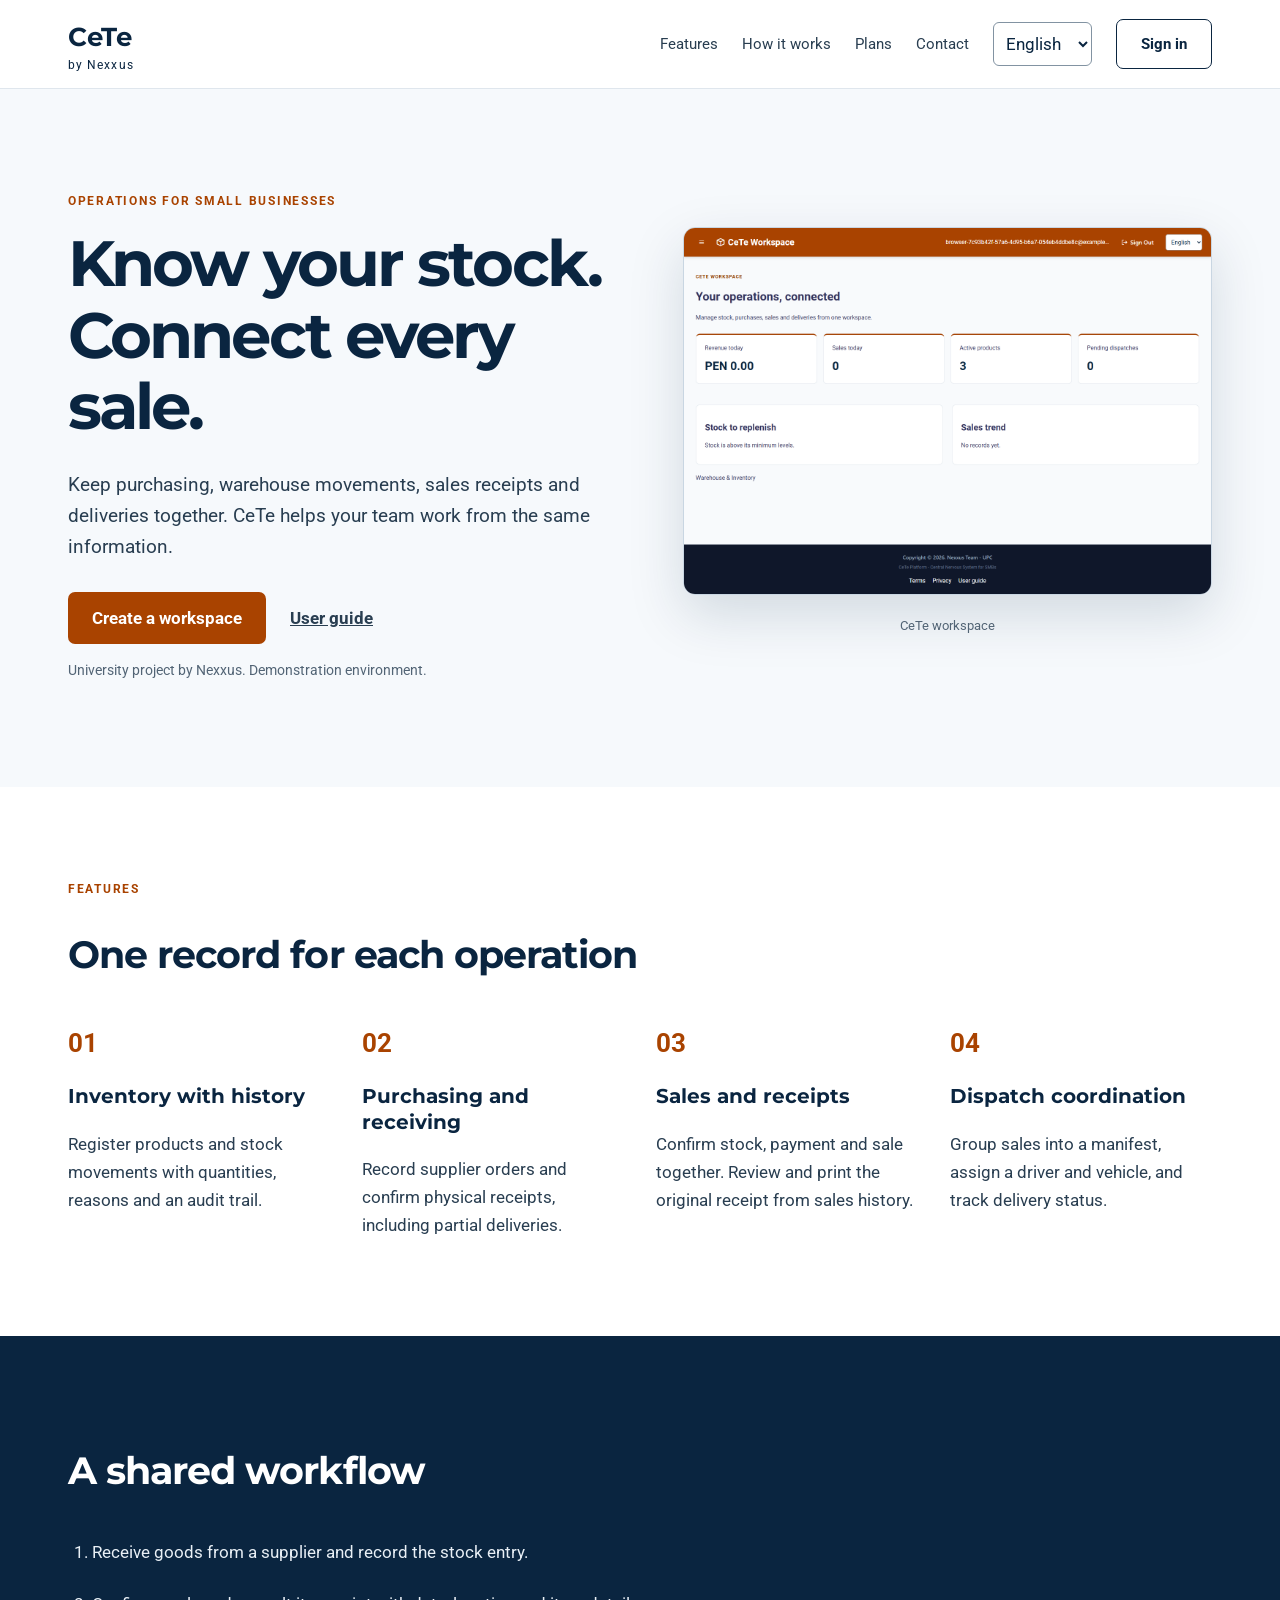
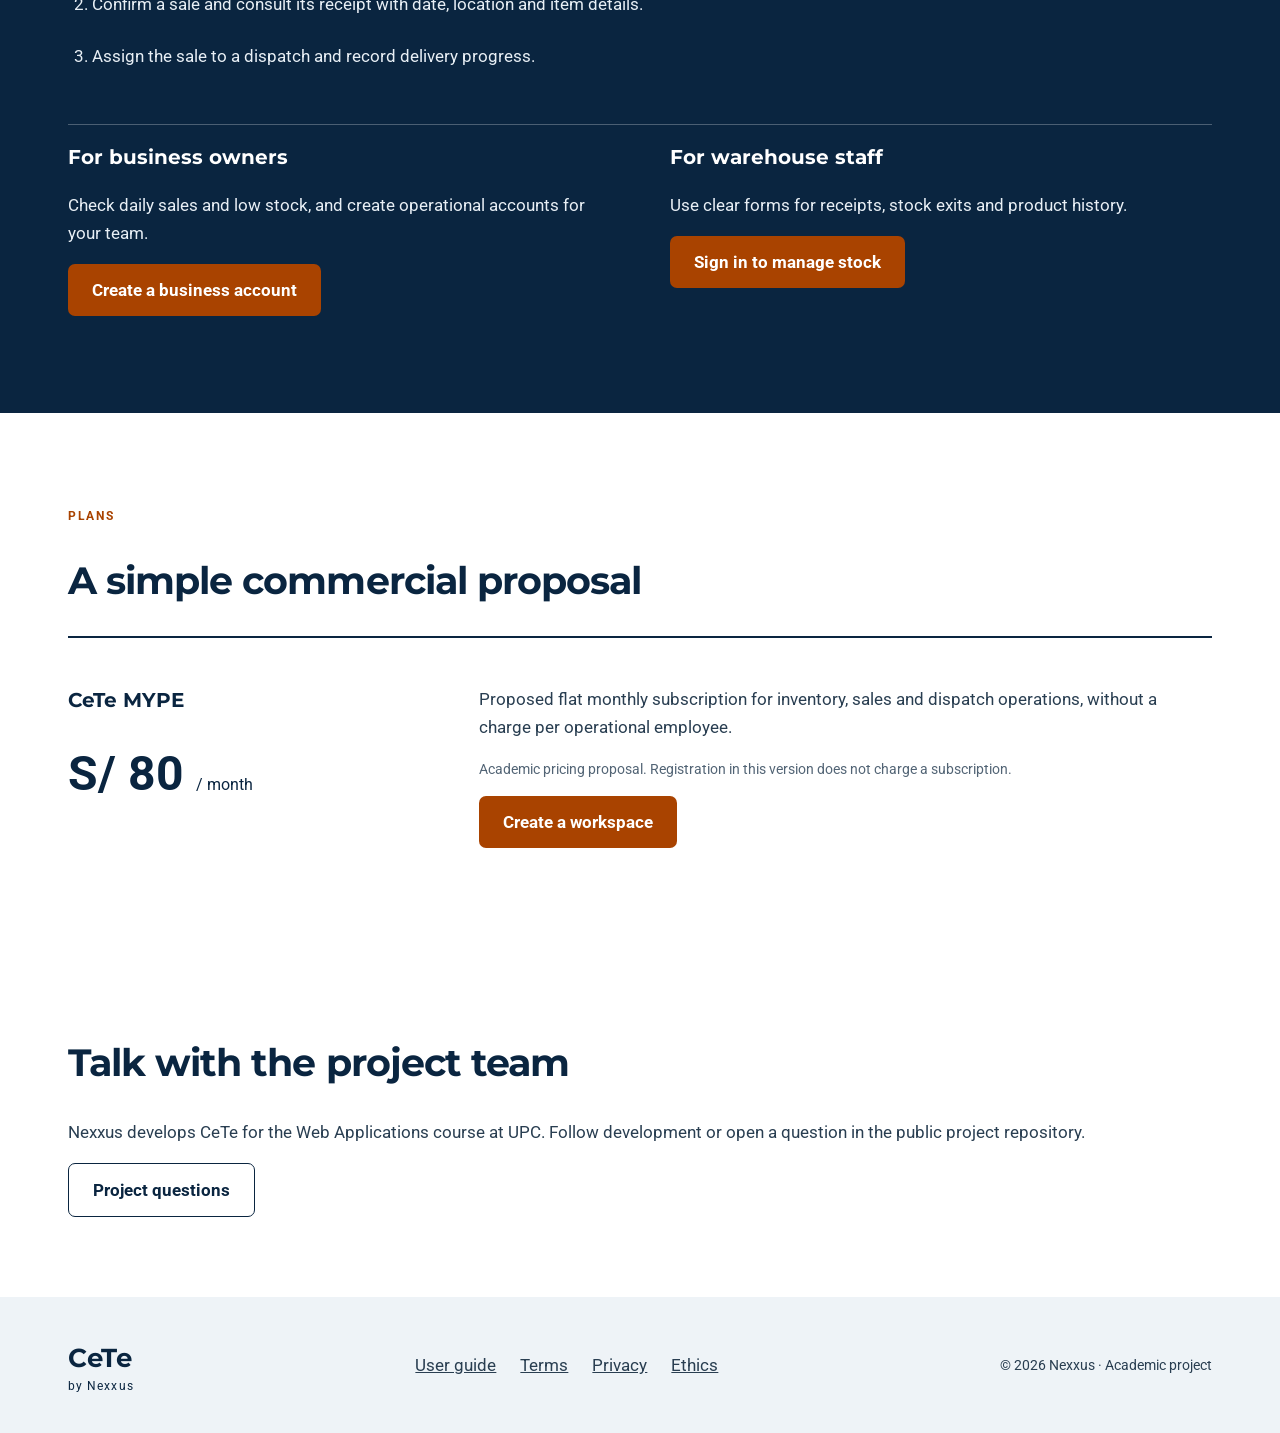
==== commit b5bb09e8: "feat: add audience-specific landing CTAs" ====
--- a/index.html
+++ b/index.html
@@ -1,10 +1,281 @@
 <!doctype html>
-<html lang="en-US"><head><meta charset="UTF-8"><meta name="viewport" content="width=device-width,initial-scale=1"><title>CeTe by Nexxus · Inventory, sales and deliveries</title><meta name="description" content="CeTe connects inventory, purchasing, sales receipts and deliveries for small businesses."><meta name="keywords" content="CeTe, Nexxus, inventory, MYPES, logistics, sales"><meta name="author" content="Nexxus"><link rel="stylesheet" href="styles.css"><script src="site.js" defer></script></head>
-<body><a class="skip" href="#main" data-i18n="skip">Skip to content</a>
-<header class="site-header"><nav class="container" aria-label="Main navigation"><a class="brand" href="index.html">CeTe <small>by Nexxus</small></a><button class="menu-button" aria-expanded="false" aria-controls="navigation" data-i18n="menu">Menu</button><div id="navigation" class="navigation"><a href="#features" data-i18n="features">Features</a><a href="#workflow" data-i18n="workflow">How it works</a><a href="#plans" data-i18n="plans">Plans</a><a href="#contact" data-i18n="contact">Contact</a><label class="language"><span class="sr-only" data-i18n="language">Language</span><select id="language"><option value="en_US">English</option><option value="es_419">Español</option></select></label><a class="button secondary" href="https://cete-web-av2.onrender.com/#/iam/sign-in" data-app="login" data-i18n="login">Sign in</a></div></nav></header>
-<main id="main"><section class="hero"><div class="container hero-grid"><div><p class="eyebrow" data-i18n="eyebrow">Operations for small businesses</p><h1 data-i18n="headline">Know your stock.<br>Connect every sale.</h1><p class="lead" data-i18n="intro">Keep purchasing, warehouse movements, sales receipts and deliveries together. CeTe helps your team work from the same information.</p><div class="actions"><a class="button" href="https://cete-web-av2.onrender.com/#/iam/sign-up" data-app="register" data-i18n="start">Create a workspace</a><a class="text-link" href="guide.html" data-i18n="guide">Read the user guide</a></div><p class="muted" data-i18n="academic">University project by Nexxus. Demonstration environment.</p></div><figure class="product-image"><img src="assets/workspace.png" alt="CeTe inventory, purchasing and sales workspace" width="1200" height="800"><figcaption data-i18n="preview">CeTe workspace</figcaption></figure></div></section>
-<section class="container section" id="features"><p class="eyebrow" data-i18n="features">Features</p><h2 data-i18n="featureTitle">One record for each operation</h2><div class="features-grid"><article><span class="step">01</span><h3 data-i18n="inventoryTitle">Inventory with history</h3><p data-i18n="inventoryText">Register products and stock movements with quantities, reasons and an audit trail.</p></article><article><span class="step">02</span><h3 data-i18n="purchaseTitle">Purchasing and receiving</h3><p data-i18n="purchaseText">Record supplier orders and confirm physical receipts, including partial deliveries.</p></article><article><span class="step">03</span><h3 data-i18n="salesTitle">Sales and receipts</h3><p data-i18n="salesText">Confirm stock, payment and sale together. Review and print the original receipt from sales history.</p></article><article><span class="step">04</span><h3 data-i18n="dispatchTitle">Dispatch coordination</h3><p data-i18n="dispatchText">Group sales into a manifest, assign a driver and vehicle, and track delivery status.</p></article></div></section>
-<section class="workflow section" id="workflow"><div class="container"><h2 data-i18n="workflowTitle">A shared workflow</h2><ol class="workflow-list"><li data-i18n="workflow1">Receive goods from a supplier and record the stock entry.</li><li data-i18n="workflow2">Confirm a sale and consult its receipt with date, location and item details.</li><li data-i18n="workflow3">Assign the sale to a dispatch and record delivery progress.</li></ol><div class="audiences"><article><h3 data-i18n="ownersTitle">For business owners</h3><p data-i18n="ownersText">Check daily sales and low stock, and create operational accounts for your team.</p></article><article><h3 data-i18n="operatorsTitle">For warehouse staff</h3><p data-i18n="operatorsText">Use clear forms for receipts, stock exits and product history.</p></article></div></div></section>
-<section class="container section" id="plans"><p class="eyebrow" data-i18n="plans">Plans</p><h2 data-i18n="planTitle">A simple commercial proposal</h2><div class="plan"><div><h3>CeTe MYPE</h3><p class="price">S/ 80 <small data-i18n="month">/ month</small></p></div><div><p data-i18n="planText">Proposed flat monthly subscription for inventory, sales and dispatch operations, without a charge per operational employee.</p><p class="muted" data-i18n="planNote">Academic pricing proposal. Registration in this version does not charge a subscription.</p><a class="button" href="https://cete-web-av2.onrender.com/#/iam/sign-up" data-app="register" data-i18n="start">Create a workspace</a></div></div></section>
-<section class="container section" id="contact"><h2 data-i18n="contactTitle">Talk with the project team</h2><p data-i18n="contactText">Nexxus develops CeTe for the Web Applications course at UPC. Follow development or open a question in the public project repository.</p><a class="button secondary" href="https://github.com/Nexxus-ops/FrontEnd-CeTe/issues" target="_blank" rel="noopener noreferrer" data-i18n="projectContact">Project questions</a></section></main>
-<footer><div class="container footer-row"><a class="brand" href="index.html">CeTe <small>by Nexxus</small></a><nav aria-label="Resources"><a href="guide.html" data-i18n="guide">User guide</a><a href="terms.html" data-i18n="terms">Terms</a><a href="privacy.html" data-i18n="privacy">Privacy</a><a href="ethics.html" data-i18n="ethics">Ethics</a></nav><p data-i18n="copyright">© 2026 Nexxus · Academic project</p></div></footer></body></html>
+<html lang="en-US">
+<head>
+    <meta charset="UTF-8" />
+    <meta name="viewport" content="width=device-width, initial-scale=1" />
+    <title>CeTe by Nexxus · Inventory, sales and deliveries</title>
+    <meta
+            name="description"
+            content="CeTe connects inventory, purchasing, sales receipts and deliveries for small businesses."
+    />
+    <meta
+            name="keywords"
+            content="CeTe, Nexxus, inventory, MYPES, logistics, sales"
+    />
+    <meta name="author" content="Nexxus" />
+    <link rel="stylesheet" href="styles.css" />
+    <script src="site.js" defer></script>
+</head>
+
+<body>
+<a class="skip" href="#main" data-i18n="skip">Skip to content</a>
+
+<header class="site-header">
+    <nav class="container" aria-label="Main navigation">
+        <a class="brand" href="index.html">
+            CeTe
+            <small>by Nexxus</small>
+        </a>
+
+        <button
+                class="menu-button"
+                aria-expanded="false"
+                aria-controls="navigation"
+                data-i18n="menu"
+        >
+            Menu
+        </button>
+
+        <div id="navigation" class="navigation">
+            <a href="#features" data-i18n="features">Features</a>
+            <a href="#workflow" data-i18n="workflow">How it works</a>
+            <a href="#plans" data-i18n="plans">Plans</a>
+            <a href="#contact" data-i18n="contact">Contact</a>
+
+            <label class="language">
+                <span class="sr-only" data-i18n="language">Language</span>
+                <select id="language">
+                    <option value="en_US">English</option>
+                    <option value="es_419">Español</option>
+                </select>
+            </label>
+
+            <a
+                    class="button secondary"
+                    href="https://cete-web-av2.onrender.com/#/iam/sign-in"
+                    data-app="login"
+                    data-i18n="login"
+            >
+                Sign in
+            </a>
+        </div>
+    </nav>
+</header>
+
+<main id="main">
+    <section class="hero">
+        <div class="container hero-grid">
+            <div>
+                <p class="eyebrow" data-i18n="eyebrow">
+                    Operations for small businesses
+                </p>
+
+                <h1 data-i18n="headline">
+                    Know your stock. Connect every sale.
+                </h1>
+
+                <p class="lead" data-i18n="intro">
+                    Keep purchasing, warehouse movements, sales receipts and
+                    deliveries together. CeTe helps your team work from the same
+                    information.
+                </p>
+
+                <div class="actions">
+                    <a
+                            class="button"
+                            href="https://cete-web-av2.onrender.com/#/iam/sign-up"
+                            data-app="register"
+                            data-i18n="start"
+                    >
+                        Create a workspace
+                    </a>
+
+                    <a class="text-link" href="guide.html" data-i18n="guide">
+                        Read the user guide
+                    </a>
+                </div>
+
+                <p class="muted" data-i18n="academic">
+                    University project by Nexxus. Demonstration environment.
+                </p>
+            </div>
+
+            <figure class="product-image">
+                <img
+                        src="assets/workspace.png"
+                        alt="CeTe inventory, purchasing and sales workspace"
+                        width="1200"
+                        height="800"
+                />
+                <figcaption data-i18n="preview">CeTe workspace</figcaption>
+            </figure>
+        </div>
+    </section>
+
+    <section class="container section" id="features">
+        <p class="eyebrow" data-i18n="features">Features</p>
+        <h2 data-i18n="featureTitle">One record for each operation</h2>
+
+        <div class="features-grid">
+            <article>
+                <span class="step">01</span>
+                <h3 data-i18n="inventoryTitle">Inventory with history</h3>
+                <p data-i18n="inventoryText">
+                    Register products and stock movements with quantities, reasons
+                    and an audit trail.
+                </p>
+            </article>
+
+            <article>
+                <span class="step">02</span>
+                <h3 data-i18n="purchaseTitle">Purchasing and receiving</h3>
+                <p data-i18n="purchaseText">
+                    Record supplier orders and confirm physical receipts, including
+                    partial deliveries.
+                </p>
+            </article>
+
+            <article>
+                <span class="step">03</span>
+                <h3 data-i18n="salesTitle">Sales and receipts</h3>
+                <p data-i18n="salesText">
+                    Confirm stock, payment and sale together. Review and print the
+                    original receipt from sales history.
+                </p>
+            </article>
+
+            <article>
+                <span class="step">04</span>
+                <h3 data-i18n="dispatchTitle">Dispatch coordination</h3>
+                <p data-i18n="dispatchText">
+                    Group sales into a manifest, assign a driver and vehicle, and
+                    track delivery status.
+                </p>
+            </article>
+        </div>
+    </section>
+
+    <section class="workflow section" id="workflow">
+        <div class="container">
+            <h2 data-i18n="workflowTitle">A shared workflow</h2>
+
+            <ol class="workflow-list">
+                <li data-i18n="workflow1">
+                    Receive goods from a supplier and record the stock entry.
+                </li>
+                <li data-i18n="workflow2">
+                    Confirm a sale and consult its receipt with date, location and
+                    item details.
+                </li>
+                <li data-i18n="workflow3">
+                    Assign the sale to a dispatch and record delivery progress.
+                </li>
+            </ol>
+
+            <div class="audiences">
+                <article>
+                    <h3 data-i18n="ownersTitle">For business owners</h3>
+                    <p data-i18n="ownersText">
+                        Check daily sales and low stock, and create operational
+                        accounts for your team.
+                    </p>
+                    <p>
+                        <a
+                                class="button"
+                                href="https://cete-web-av2.onrender.com/#/iam/sign-up"
+                                data-app="register"
+                                data-i18n="ownersCta"
+                        >
+                            Create a business account
+                        </a>
+                    </p>
+                </article>
+
+                <article>
+                    <h3 data-i18n="operatorsTitle">For warehouse staff</h3>
+                    <p data-i18n="operatorsText">
+                        Use clear forms for receipts, stock exits and product history.
+                    </p>
+                    <p>
+                        <a
+                                class="button"
+                                href="https://cete-web-av2.onrender.com/#/iam/sign-in"
+                                data-app="login"
+                                data-i18n="operatorsCta"
+                        >
+                            Sign in to manage stock
+                        </a>
+                    </p>
+                </article>
+            </div>
+        </div>
+    </section>
+
+    <section class="container section" id="plans">
+        <p class="eyebrow" data-i18n="plans">Plans</p>
+        <h2 data-i18n="planTitle">A simple commercial proposal</h2>
+
+        <div class="plan">
+            <div>
+                <h3>CeTe MYPE</h3>
+                <p class="price">S/ 80 <small data-i18n="month">/ month</small></p>
+            </div>
+
+            <div>
+                <p data-i18n="planText">
+                    Proposed flat monthly subscription for inventory, sales and
+                    dispatch operations, without a charge per operational employee.
+                </p>
+                <p class="muted" data-i18n="planNote">
+                    Academic pricing proposal. Registration in this version does not
+                    charge a subscription.
+                </p>
+                <a
+                        class="button"
+                        href="https://cete-web-av2.onrender.com/#/iam/sign-up"
+                        data-app="register"
+                        data-i18n="start"
+                >
+                    Create a workspace
+                </a>
+            </div>
+        </div>
+    </section>
+
+    <section class="container section" id="contact">
+        <h2 data-i18n="contactTitle">Talk with the project team</h2>
+        <p data-i18n="contactText">
+            Nexxus develops CeTe for the Web Applications course at UPC. Follow
+            development or open a question in the public project repository.
+        </p>
+        <a
+                class="button secondary"
+                href="https://github.com/Nexxus-ops/FrontEnd-CeTe/issues"
+                target="_blank"
+                rel="noopener noreferrer"
+                data-i18n="projectContact"
+        >
+            Project questions
+        </a>
+    </section>
+</main>
+
+<footer>
+    <div class="container footer-row">
+        <a class="brand" href="index.html">
+            CeTe
+            <small>by Nexxus</small>
+        </a>
+
+        <nav aria-label="Resources">
+            <a href="guide.html" data-i18n="guide">User guide</a>
+            <a href="terms.html" data-i18n="terms">Terms</a>
+            <a href="privacy.html" data-i18n="privacy">Privacy</a>
+            <a href="ethics.html" data-i18n="ethics">Ethics</a>
+        </nav>
+
+        <p data-i18n="copyright">© 2026 Nexxus · Academic project</p>
+    </div>
+</footer>
+</body>
+</html>
